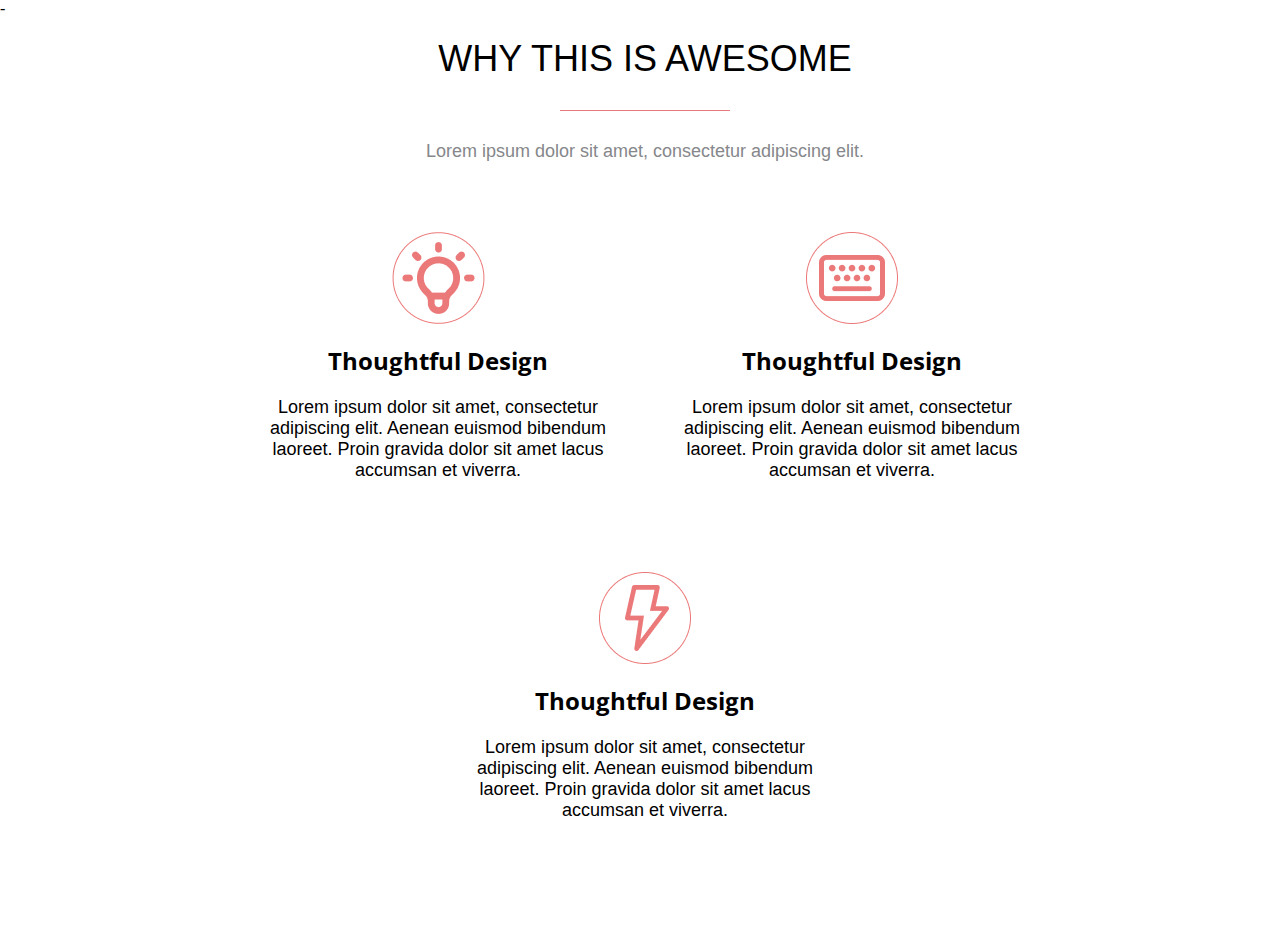
==== axit project/index.html @ 82b6244b "HW2: awesome block" ====
<!DOCTYPE html>
<html lang="en">
<head>
    <meta charset="UTF-8">
    <meta name="viewport" content="width=device-width, initial-scale=1.0">
    <link rel="stylesheet" href="css/style.css">
    <link href="https://fonts.cdnfonts.com/css/raleway-5" rel="stylesheet">
    <link href='https://fonts.googleapis.com/css?family=Open Sans' rel='stylesheet'>
                
    <title>Axit - Natallia Malei</title>
</head>
<body>-
<section class="awesome">
    <div class="awesome_container"> 
        <div class="awesome_block"> 
            <div class=""> 
                <h2 class="awesome_block_title">WHY THIS IS AWESOME</h2>
                <div class="line"></div>
                <h5 class="awesome_block_description">Lorem ipsum dolor sit amet, consectetur adipiscing elit.</h5>
            </div>
        </div>
    </div>
    <div class="awesome_block">
        <div class="awesome_image_section">
            <img src="img\about_icon_1.png" alt="bulb" class ="awesome_image"> 
            <h4 class="thoughtful_design">Thoughtful Design</h4>
            <h5 class="thoughtful_design_title">Lorem ipsum dolor sit amet, consectetur adipiscing  elit. Aenean euismod bibendum laoreet. Proin gravida  dolor sit amet lacus accumsan et viverra.</з>
        </div>
        <div class="awesome_image_section">
            <img src="img\about_icon_2.png" alt="keyboard" class ="awesome_image">
            <h4 class="thoughtful_design">Thoughtful Design</h4>
            <h5 class="thoughtful_design_title">Lorem ipsum dolor sit amet, consectetur adipiscing  elit. Aenean euismod bibendum laoreet. Proin gravida  dolor sit amet lacus accumsan et viverra.</h5>
        </div>
        <div class="awesome_image_section">
            <img src="img\about_icon_3.png" alt="lightning" class ="awesome_image">
            <h4 class="thoughtful_design">Thoughtful Design</h4>
            <h5 class="thoughtful_design_title">Lorem ipsum dolor sit amet, consectetur adipiscing  elit. Aenean euismod bibendum laoreet. Proin gravida  dolor sit amet lacus accumsan et viverra.</h5>
        </div>
    </div>
</section>
</body>
</html>
---- axit project/css/style.css ----
*{
    margin: 0;
    padding: 0;
    box-sizing: border-box;
  }

.awesome_block{
    /*background: silver;*/ 
    margin: 10px 20px 30px 40px;
    padding: 10px 30px 10px 20px;
    text-align: center;
  
  }
.awesome_block_title{
    color: #000;
    text-align: center;
    font-family: 'Raleway', sans-serif;
    font-size: 36px;
    font-weight: 400;
    text-transform: uppercase;
    margin-bottom: 30px;
  }

.line{
    width: 170px;
    height: 1px;
    background: #EC7979;
    margin: 0 auto 20px;
  }

.awesome_block_description{
    color: #86878B;
    text-align: center;
    font-size: 18px;
    font-family: 'Raleway', sans-serif;
    font-weight: 400;
    line-height: normal;
    margin-top: 30px;
  }

.awesome_image {
    display: block;
    margin-left: auto;
    margin-right: auto; 
}
.awesome_image_section{
    /*display: block;*/
    display: inline-block;
    margin: 20px 20px 20px 20px;
    width: 370px;
    height: 300px;
    /*border: 2px solid silver;*/
} 

.thoughtful_design{
    color: #000000;
    text-align: center;
    font-size: 24px;
    font-family: 'Open Sans';
    font-style: bold;
    line-height: normal;   
    margin: 20px 20px 20px 20px;
}

.thoughtful_design_title {
    color: #000000;
    text-align: center;
    font-size: 18px;
    font-family: 'Raleway', sans-serif;
    font-weight: 400;
}
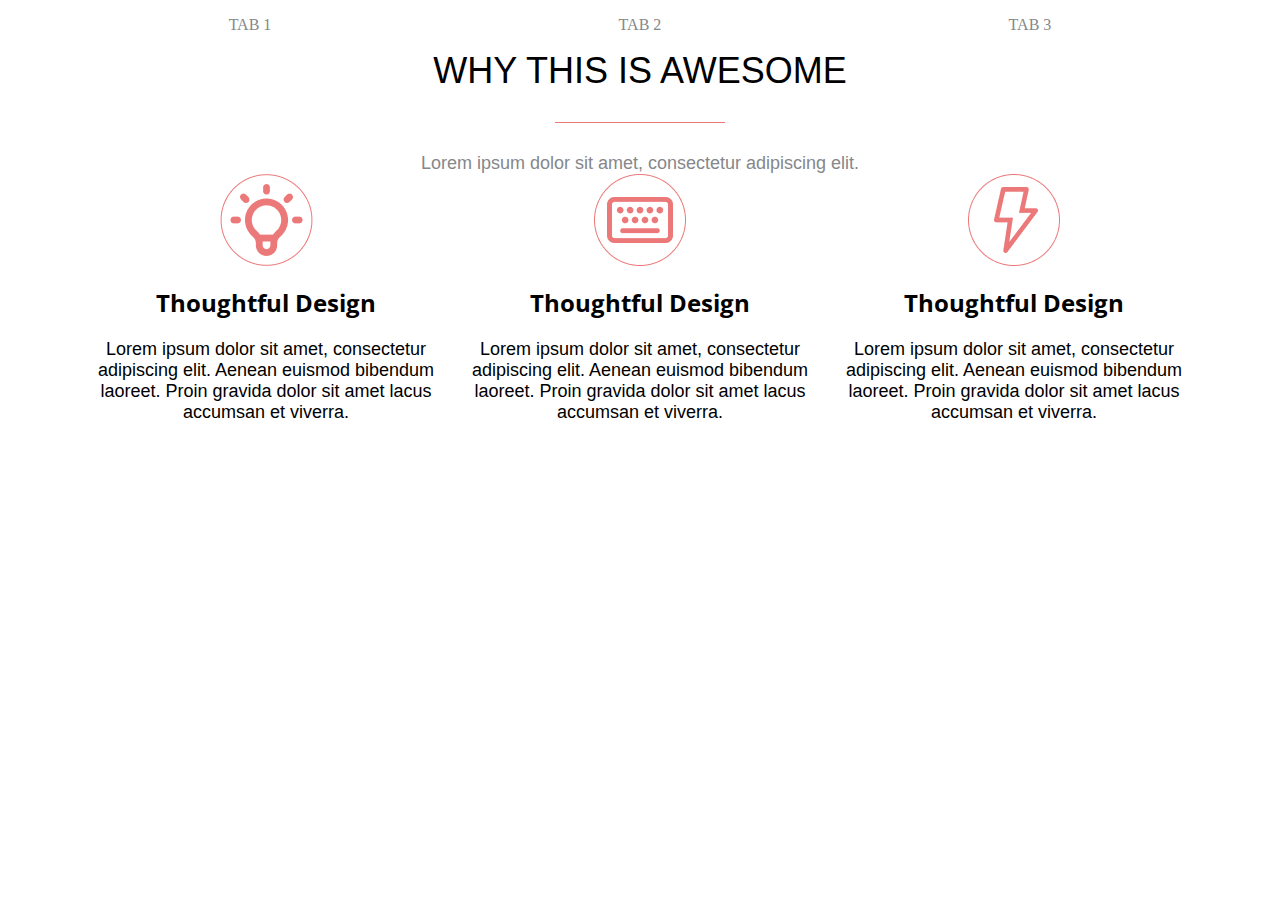
==== commit d453eb16: "HW3 changes" ====
--- a/axit project/index.html
+++ b/axit project/index.html
@@ -5,11 +5,44 @@
     <meta name="viewport" content="width=device-width, initial-scale=1.0">
     <link rel="stylesheet" href="css/style.css">
     <link href="https://fonts.cdnfonts.com/css/raleway-5" rel="stylesheet">
-    <link href='https://fonts.googleapis.com/css?family=Open Sans' rel='stylesheet'>
-                
+    <style>
+        @import url('https://fonts.googleapis.com/css2?family=Open+Sans:ital,wght@0,300..800;1,300..800&display=swap'); 
+    </style>    
     <title>Axit - Natallia Malei</title>
 </head>
-<body>-
+<body>
+<div class="content">
+<div class="tabs">
+<nav class="tabs_items">
+    <a href="#tab_01" class="tabs_item"><span>TAB 1</span></a>
+    <a href="#tab_02" class="tabs_item"><span>TAB 2</span></a>
+    <a href="#tab_03" class="tabs_item"><span>TAB 3</span></a>
+</nav>
+<div class="tabs_body">
+    <div id="tab_01"class="tabs_block">
+    <div class="flex-container">
+        <img src="img/liberty.png" alt="liberty photo" class="tabs_image_section">
+        <h3>Tabs with soft transitioning effect.</h3>
+        <h5>Lorem ipsum dolor sit amet, consectetur adipiscing elit. Aenean euismod bibendum laoreet. Proin gravida dolor sit amet lacus accumsan et viverra justo commodo. Proin sodales pulvinar tempor. Cum sociis natoque  penatibus et magnis dis parturient montes.</h5>
+        <h5>Lorem ipsum dolor sit amet, consectetur adipiscing elit. Aenean euismod  bibendum laoreet.</h5>
+        <button>Download</button>
+    </div>
+
+    <div id="tab_02"class="tabs_block">
+        <h3>Tabs with soft transitioning effect.</h3>
+        <h5>Lorem ipsum dolor sit amet, consectetur adipiscing elit. Aenean euismod bibendum laoreet. Proin gravida dolor sit amet lacus accumsan et viverra justo commodo. Proin sodales pulvinar tempor. Cum sociis natoque  penatibus et magnis dis parturient montes.</h5>
+        <h5>Lorem ipsum dolor sit amet, consectetur adipiscing elit. Aenean euismod  bibendum laoreet.</h5>
+        <button>Download</button>
+    </div>
+    <div id="tab_03"class="tabs_block">
+        <h3>Tabs with soft transitioning effect.</h3>
+        <h5>Lorem ipsum dolor sit amet, consectetur adipiscing elit. Aenean euismod bibendum laoreet. Proin gravida dolor sit amet lacus accumsan et viverra justo commodo. Proin sodales pulvinar tempor. Cum sociis natoque  penatibus et magnis dis parturient montes.</h5>
+        <h5>Lorem ipsum dolor sit amet, consectetur adipiscing elit. Aenean euismod  bibendum laoreet.</h5>
+        <button>Download</button>
+    </div>
+</div>
+</div>
+
 <section class="awesome">
     <div class="awesome_container"> 
         <div class="awesome_block"> 
--- a/axit project/css/style.css
+++ b/axit project/css/style.css
@@ -4,10 +4,115 @@
     box-sizing: border-box;
   }
 
+  .flex-container {
+    display: flex; 
+    align-items: flex-start;
+    Flex-direction: column;
+
+  }
+  .content {
+    max-width: 1170px;
+    margin: 0 auto;
+    flex: 1; 
+  }
+  .tabs {
+     margin: 0px 0px 50px 0px;
+  }
+  .tabs_items {
+    display: flex;
+  }
+  .tabs_item {
+    flex: 0 1 33.333%;
+    height: 50px;
+    display: flex; 
+    justify-content: center;
+    align-items: center; 
+    text-transform: uppercase;
+    text-decoration: none;
+    color:#86878B;  
+  }
+
+  .tabs_item span {
+    position: relative; 
+    z-index: 2;
+  }
+  .tabs_image {
+  }
+
+  .tabs_body {}
+
+  .tabs_block {
+    position: relative; 
+    padding: 20px;
+    font-size: 18px;
+    line-height: 24px;
+    display: none; 
+  }
+
+  .tabs_image_section {
+    height: 330px;
+    width: 330px; 
+    flex: 1; 
+  }
+  .tabs_block:before{
+    content: ""; 
+    height: 50px;
+    width: 33.333%; 
+    position: absolute; 
+    top: -50px; 
+  }
+
+  .tabs_block:nth-child(1) {
+    background-color:white;
+    border: 1px solid silver;
+  }
+
+  .tabs_block:nth-child(1):before {
+    background-color:white;
+    border: 1px solid silver;
+    border-bottom: 0;
+    left: 0;
+  }
+ 
+  .tabs_block:nth-child(2) {
+    background-color:#f7f01d;
+    border: 1px solid silver;
+  } 
+
+  .tabs_block:nth-child(2):before {
+    background-color:#f7f01d;
+    border: 1px solid silver;
+    border-bottom: 0;
+    left: 33.333%;
+  } 
+
+
+  .tabs_block:nth-child(3) {
+    background-color:aqua;
+    border: 1px solid silver;
+  }
+  .tabs_block:nth-child(3):before {
+    background-color:aqua;
+    border: 1px solid silver;
+    border-bottom: 0;
+    right: 0;
+  } 
+
+  .tabs_block:target {
+    display: block;
+  }
+
+
+  
+.awesome_container {
+    max-width: 1170px;
+    margin: 0 auto;
+}
+
 .awesome_block{
     /*background: silver;*/ 
-    margin: 10px 20px 30px 40px;
-    padding: 10px 30px 10px 20px;
+     /*margin: 10px 20px 30px 40px;*/ 
+     /*padding: 10px 30px 10px 20px;*/ 
     text-align: center;
   
   }
@@ -46,9 +151,9 @@
 .awesome_image_section{
     /*display: block;*/
     display: inline-block;
-    margin: 20px 20px 20px 20px;
+    /*margin: 20px 20px 20px 20px;*/
     width: 370px;
-    height: 300px;
+    /*height: 300px;*/
     /*border: 2px solid silver;*/
 } 
 
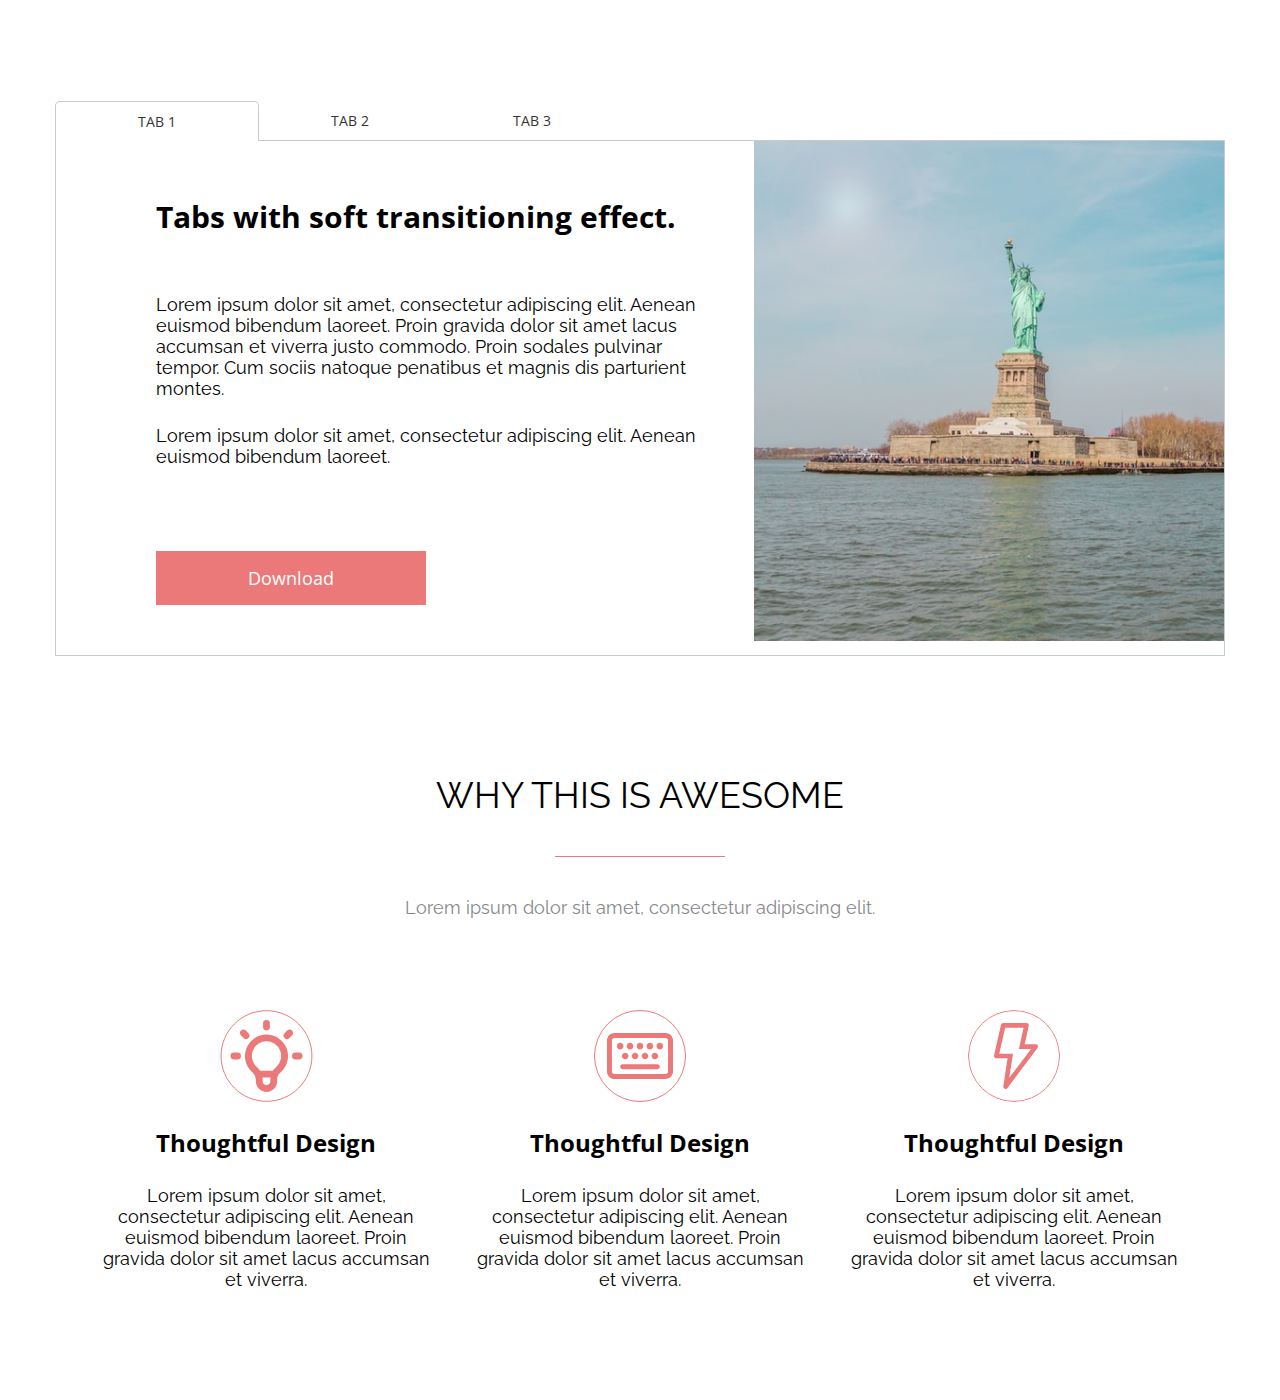
==== commit 5940e38d: "HW3: changes" ====
--- a/axit project/index.html
+++ b/axit project/index.html
@@ -4,72 +4,86 @@
     <meta charset="UTF-8">
     <meta name="viewport" content="width=device-width, initial-scale=1.0">
     <link rel="stylesheet" href="css/style.css">
-    <link href="https://fonts.cdnfonts.com/css/raleway-5" rel="stylesheet">
-    <style>
-        @import url('https://fonts.googleapis.com/css2?family=Open+Sans:ital,wght@0,300..800;1,300..800&display=swap'); 
-    </style>    
-    <title>Axit - Natallia Malei</title>
+    <title>Document</title>
 </head>
 <body>
-<div class="content">
-<div class="tabs">
-<nav class="tabs_items">
-    <a href="#tab_01" class="tabs_item"><span>TAB 1</span></a>
-    <a href="#tab_02" class="tabs_item"><span>TAB 2</span></a>
-    <a href="#tab_03" class="tabs_item"><span>TAB 3</span></a>
-</nav>
-<div class="tabs_body">
-    <div id="tab_01"class="tabs_block">
-    <div class="flex-container">
-        <img src="img/liberty.png" alt="liberty photo" class="tabs_image_section">
-        <h3>Tabs with soft transitioning effect.</h3>
-        <h5>Lorem ipsum dolor sit amet, consectetur adipiscing elit. Aenean euismod bibendum laoreet. Proin gravida dolor sit amet lacus accumsan et viverra justo commodo. Proin sodales pulvinar tempor. Cum sociis natoque  penatibus et magnis dis parturient montes.</h5>
-        <h5>Lorem ipsum dolor sit amet, consectetur adipiscing elit. Aenean euismod  bibendum laoreet.</h5>
-        <button>Download</button>
-    </div>
-
-    <div id="tab_02"class="tabs_block">
-        <h3>Tabs with soft transitioning effect.</h3>
-        <h5>Lorem ipsum dolor sit amet, consectetur adipiscing elit. Aenean euismod bibendum laoreet. Proin gravida dolor sit amet lacus accumsan et viverra justo commodo. Proin sodales pulvinar tempor. Cum sociis natoque  penatibus et magnis dis parturient montes.</h5>
-        <h5>Lorem ipsum dolor sit amet, consectetur adipiscing elit. Aenean euismod  bibendum laoreet.</h5>
-        <button>Download</button>
-    </div>
-    <div id="tab_03"class="tabs_block">
-        <h3>Tabs with soft transitioning effect.</h3>
-        <h5>Lorem ipsum dolor sit amet, consectetur adipiscing elit. Aenean euismod bibendum laoreet. Proin gravida dolor sit amet lacus accumsan et viverra justo commodo. Proin sodales pulvinar tempor. Cum sociis natoque  penatibus et magnis dis parturient montes.</h5>
-        <h5>Lorem ipsum dolor sit amet, consectetur adipiscing elit. Aenean euismod  bibendum laoreet.</h5>
-        <button>Download</button>
-    </div>
-</div>
-</div>
-
-<section class="awesome">
-    <div class="awesome_container"> 
-        <div class="awesome_block"> 
-            <div class=""> 
-                <h2 class="awesome_block_title">WHY THIS IS AWESOME</h2>
-                <div class="line"></div>
-                <h5 class="awesome_block_description">Lorem ipsum dolor sit amet, consectetur adipiscing elit.</h5>
+    <section class="tabs">
+        <div class="wrapper">
+            <div class="container">
+                <div class="tab">
+                    <div class="tab__items">
+                        <div class="tab__item tab__item--active">
+                            tab 1
+                        </div>
+                        <div class="tab__item">
+                            tab 2
+                        </div>
+                        <div class="tab__item">
+                            tab 3
+                        </div>
+                    </div>
+                    <div class="tab__content">
+                        <div class="tab__content__left">
+                            <h3 class="tab__title">Tabs with soft transitioning effect.</h3>
+                            <p class="tab__text">Lorem ipsum dolor sit amet, consectetur adipiscing elit. Aenean euismod bibendum laoreet. Proin gravida dolor sit amet lacus accumsan et viverra justo commodo. Proin sodales pulvinar tempor. Cum sociis natoque  penatibus et magnis dis parturient montes.</p>
+                            <p class="tab__text">Lorem ipsum dolor sit amet, consectetur adipiscing elit. Aenean euismod  bibendum laoreet.</p>
+                            <button class="tab__btn">Download</button>
+                        </div>
+                        <div class="tab__content__right">
+                            <img src="img/liberty.png" alt="Statue of Liberty">
+                        </div>
+                    </div>
+                </div>
             </div>
         </div>
-    </div>
-    <div class="awesome_block">
-        <div class="awesome_image_section">
-            <img src="img\about_icon_1.png" alt="bulb" class ="awesome_image"> 
-            <h4 class="thoughtful_design">Thoughtful Design</h4>
-            <h5 class="thoughtful_design_title">Lorem ipsum dolor sit amet, consectetur adipiscing  elit. Aenean euismod bibendum laoreet. Proin gravida  dolor sit amet lacus accumsan et viverra.</з>
+    </section>
+    <section class="awesome">
+        <div class="wrapper">
+            <div class="container">
+                <h2 class="section-title"> WHY THIS IS AWESOME</h2>
+                <div class="separator"></div>
+                <p class="slogan">Lorem ipsum dolor sit amet, consectetur adipiscing elit.</p>
+                <div class="awesome__cards">
+                    <div class="card">
+                        <div>
+                            <svg xmlns="http://www.w3.org/2000/svg" width="93" height="92" viewBox="0 0 93 92" fill="none">
+                                <path d="M38.0362 64.0594H54.9602H38.0362ZM46.5 13.4931V17.105V13.4931ZM69.5481 23.014L66.9876 25.5676L69.5481 23.014ZM79.0948 46H75.4731H79.0948ZM17.5269 46H13.9052H17.5269ZM26.0124 25.5676L23.4519 23.014L26.0124 25.5676ZM33.6939 58.7716C31.1619 56.2458 29.4377 53.0279 28.7394 49.5248C28.0411 46.0218 28.4 42.3909 29.7707 39.0912C31.1414 35.7916 33.4623 32.9714 36.4401 30.9872C39.4179 29.003 42.9187 27.944 46.5 27.944C50.0813 27.944 53.5821 29.003 56.5599 30.9872C59.5377 32.9714 61.8586 35.7916 63.2293 39.0912C64.6 42.3909 64.9589 46.0218 64.2606 49.5248C63.5623 53.0279 61.8381 56.2458 59.3061 58.7716L57.3215 60.7473C56.1868 61.8791 55.2868 63.2227 54.6729 64.7013C54.059 66.18 53.7431 67.7648 53.7433 69.3652V71.2831C53.7433 73.199 52.9801 75.0364 51.6218 76.3911C50.2634 77.7458 48.421 78.5069 46.5 78.5069C44.579 78.5069 42.7366 77.7458 41.3782 76.3911C40.0199 75.0364 39.2567 73.199 39.2567 71.2831V69.3652C39.2567 66.1326 37.9674 63.03 35.6785 60.7473L33.6939 58.7716Z" stroke="#EC7979" stroke-width="6.83333" stroke-linecap="round" stroke-linejoin="round"/>
+                                <path d="M91.929 46C91.929 71.0201 71.591 91.3052 46.5 91.3052C21.409 91.3052 1.07101 71.0201 1.07101 46C1.07101 20.9799 21.409 0.694824 46.5 0.694824C71.591 0.694824 91.929 20.9799 91.929 46Z" stroke="#EC7979"/>
+                            </svg>
+                        </div>
+                        <p class="card__name">Thoughtful Design</p>
+                        <p class="card__text">Lorem ipsum dolor sit amet, consectetur adipiscing  elit. Aenean euismod bibendum laoreet. Proin gravida  dolor sit amet lacus accumsan et viverra.</p>
+                    </div>
+                    <div class="card">
+                        <div>
+                            <svg xmlns="http://www.w3.org/2000/svg" width="92" height="92" viewBox="0 0 92 92" fill="none">
+                                <path d="M71.5732 23C73.543 23 75.432 23.7786 76.8248 25.1645C78.2176 26.5505 79.0001 28.4302 79.0001 30.3902V61.6098C79.0001 63.5698 78.2176 65.4495 76.8248 66.8355C75.432 68.2214 73.543 69 71.5732 69H20.4269C19.4516 69 18.4859 68.8088 17.5848 68.4375C16.6837 68.0661 15.865 67.5217 15.1754 66.8355C14.4857 66.1492 13.9387 65.3345 13.5654 64.4379C13.1922 63.5413 13.0001 62.5803 13.0001 61.6098V30.3902C13.0001 28.4302 13.7826 26.5505 15.1754 25.1645C16.5682 23.7786 18.4572 23 20.4269 23H71.5732ZM71.5732 27.9268H20.4269C19.7704 27.9268 19.1407 28.1863 18.6764 28.6483C18.2122 29.1103 17.9513 29.7369 17.9513 30.3902V61.6098C17.9513 62.9696 19.0604 64.0732 20.4269 64.0732H71.5732C72.2298 64.0732 72.8595 63.8137 73.3238 63.3517C73.788 62.8897 74.0489 62.2631 74.0489 61.6098V30.3902C74.0489 29.7369 73.788 29.1103 73.3238 28.6483C72.8595 28.1863 72.2298 27.9268 71.5732 27.9268ZM28.679 54.2031H63.3377C63.9649 54.2033 64.5687 54.4404 65.027 54.8665C65.4853 55.2926 65.764 55.876 65.8068 56.4986C65.8495 57.1213 65.6532 57.737 65.2573 58.2211C64.8615 58.7053 64.2957 59.0219 63.6744 59.107L63.3377 59.13H28.679C28.0518 59.1298 27.448 58.8927 26.9897 58.4666C26.5314 58.0405 26.2527 57.4571 26.2099 56.8345C26.1672 56.2118 26.3635 55.5961 26.7594 55.112C27.1552 54.6278 27.7209 54.3112 28.3423 54.2261L28.679 54.2031ZM60.8621 42.7072C61.7375 42.7072 62.5771 43.0533 63.1961 43.6693C63.8151 44.2852 64.1629 45.1207 64.1629 45.9918C64.1629 46.8629 63.8151 47.6983 63.1961 48.3143C62.5771 48.9303 61.7375 49.2763 60.8621 49.2763C59.9866 49.2763 59.147 48.9303 58.528 48.3143C57.909 47.6983 57.5612 46.8629 57.5612 45.9918C57.5612 45.1207 57.909 44.2852 58.528 43.6693C59.147 43.0533 59.9866 42.7072 60.8621 42.7072ZM41.0736 42.7072C41.949 42.7072 42.7886 43.0533 43.4076 43.6693C44.0267 44.2852 44.3744 45.1207 44.3744 45.9918C44.3744 46.8629 44.0267 47.6983 43.4076 48.3143C42.7886 48.9303 41.949 49.2763 41.0736 49.2763C40.1982 49.2763 39.3586 48.9303 38.7396 48.3143C38.1206 47.6983 37.7728 46.8629 37.7728 45.9918C37.7728 45.1207 38.1206 44.2852 38.7396 43.6693C39.3586 43.0533 40.1982 42.7072 41.0736 42.7072ZM31.1711 42.7072C32.0466 42.7072 32.8861 43.0533 33.5052 43.6693C34.1242 44.2852 34.472 45.1207 34.472 45.9918C34.472 46.8629 34.1242 47.6983 33.5052 48.3143C32.8861 48.9303 32.0466 49.2763 31.1711 49.2763C30.2957 49.2763 29.4561 48.9303 28.8371 48.3143C28.2181 47.6983 27.8703 46.8629 27.8703 45.9918C27.8703 45.1207 28.2181 44.2852 28.8371 43.6693C29.4561 43.0533 30.2957 42.7072 31.1711 42.7072ZM50.9761 42.7072C51.8515 42.7072 52.6911 43.0533 53.3101 43.6693C53.9291 44.2852 54.2769 45.1207 54.2769 45.9918C54.2769 46.8629 53.9291 47.6983 53.3101 48.3143C52.6911 48.9303 51.8515 49.2763 50.9761 49.2763C50.1007 49.2763 49.2611 48.9303 48.642 48.3143C48.023 47.6983 47.6753 46.8629 47.6753 45.9918C47.6753 45.1207 48.023 44.2852 48.642 43.6693C49.2611 43.0533 50.1007 42.7072 50.9761 42.7072ZM26.2034 32.8536C27.0788 32.8536 27.9184 33.1997 28.5374 33.8156C29.1565 34.4316 29.5042 35.2671 29.5042 36.1382C29.5042 37.0093 29.1565 37.8447 28.5374 38.4607C27.9184 39.0767 27.0788 39.4227 26.2034 39.4227C25.328 39.4227 24.4884 39.0767 23.8694 38.4607C23.2503 37.8447 22.9026 37.0093 22.9026 36.1382C22.9026 35.2671 23.2503 34.4316 23.8694 33.8156C24.4884 33.1997 25.328 32.8536 26.2034 32.8536ZM36.0894 32.8536C36.9648 32.8536 37.8044 33.1997 38.4234 33.8156C39.0424 34.4316 39.3902 35.2671 39.3902 36.1382C39.3902 37.0093 39.0424 37.8447 38.4234 38.4607C37.8044 39.0767 36.9648 39.4227 36.0894 39.4227C35.2139 39.4227 34.3744 39.0767 33.7553 38.4607C33.1363 37.8447 32.7885 37.0093 32.7885 36.1382C32.7885 35.2671 33.1363 34.4316 33.7553 33.8156C34.3744 33.1997 35.2139 32.8536 36.0894 32.8536ZM45.9918 32.8536C46.8673 32.8536 47.7068 33.1997 48.3259 33.8156C48.9449 34.4316 49.2927 35.2671 49.2927 36.1382C49.2927 37.0093 48.9449 37.8447 48.3259 38.4607C47.7068 39.0767 46.8673 39.4227 45.9918 39.4227C45.1164 39.4227 44.2768 39.0767 43.6578 38.4607C43.0388 37.8447 42.691 37.0093 42.691 36.1382C42.691 35.2671 43.0388 34.4316 43.6578 33.8156C44.2768 33.1997 45.1164 32.8536 45.9918 32.8536ZM55.8943 32.8536C56.7697 32.8536 57.6093 33.1997 58.2283 33.8156C58.8474 34.4316 59.1951 35.2671 59.1951 36.1382C59.1951 37.0093 58.8474 37.8447 58.2283 38.4607C57.6093 39.0767 56.7697 39.4227 55.8943 39.4227C55.0189 39.4227 54.1793 39.0767 53.5603 38.4607C52.9413 37.8447 52.5935 37.0093 52.5935 36.1382C52.5935 35.2671 52.9413 34.4316 53.5603 33.8156C54.1793 33.1997 55.0189 32.8536 55.8943 32.8536ZM65.7968 32.8536C66.6722 32.8536 67.5118 33.1997 68.1308 33.8156C68.7499 34.4316 69.0976 35.2671 69.0976 36.1382C69.0976 37.0093 68.7499 37.8447 68.1308 38.4607C67.5118 39.0767 66.6722 39.4227 65.7968 39.4227C64.9214 39.4227 64.0818 39.0767 63.4628 38.4607C62.8437 37.8447 62.496 37.0093 62.496 36.1382C62.496 35.2671 62.8437 34.4316 63.4628 33.8156C64.0818 33.1997 64.9214 32.8536 65.7968 32.8536Z" fill="#EC7979"/>
+                                <circle cx="46.0001" cy="46" r="45.5" stroke="#EC7979"/>
+                            </svg>
+                        </div>
+                        <p class="card__name">Thoughtful Design</p>
+                        <p class="card__text">Lorem ipsum dolor sit amet, consectetur adipiscing  elit. Aenean euismod bibendum laoreet. Proin gravida  dolor sit amet lacus accumsan et viverra.</p>
+                    </div>
+                    <div class="card">
+                        <div>
+                            <svg xmlns="http://www.w3.org/2000/svg" width="92" height="92" viewBox="0 0 92 92" fill="none">
+                                <g clip-path="url(#clip0_1_181)">
+                                <path d="M36.7308 78.8114C36.2572 78.6078 35.8637 78.2494 35.6123 77.7927C35.3608 77.336 35.2659 76.8071 35.3423 76.2893L39.5542 48.3575H28.3765C28.0221 48.3672 27.6703 48.2939 27.3482 48.1432C27.026 47.9925 26.7422 47.7684 26.5186 47.4882C26.2949 47.2081 26.1375 46.8793 26.0584 46.5274C25.9793 46.1754 25.9806 45.8096 26.0622 45.4583L33.0049 14.8158C33.1271 14.2885 33.4239 13.8201 33.8454 13.4895C34.2669 13.1589 34.7874 12.9864 35.3192 13.0008H58.4615C58.8072 12.9996 59.1488 13.0774 59.4612 13.2283C59.7735 13.3792 60.0488 13.5995 60.2666 13.873C60.4875 14.1495 60.6439 14.4735 60.724 14.8206C60.8042 15.1676 60.806 15.5287 60.7294 15.8765L56.7258 34.2149H67.7184C68.1521 34.214 68.5774 34.3373 68.9456 34.5706C69.3139 34.804 69.6104 35.1381 69.8012 35.5348C69.967 35.9156 70.0308 36.3343 69.9861 36.7484C69.9414 37.1624 69.7898 37.557 69.5466 37.892L39.4616 77.9629C39.2583 78.2699 38.9868 78.5238 38.6692 78.7039C38.3515 78.8841 37.9967 78.9856 37.6334 79C37.3237 78.9941 37.0178 78.9302 36.7308 78.8114ZM50.9402 38.9291L55.5687 17.7151H37.1705L31.2924 43.6433H44.9695L41.2899 67.8744L63.0899 38.9291H50.9402Z" fill="#EC7979"/>
+                                <circle cx="46" cy="46" r="45.5" stroke="#EC7979"/>
+                                </g>
+                                <defs>
+                                <clipPath id="clip0_1_181">
+                                    <rect width="92" height="92" rx="46" fill="white"/>
+                                </clipPath>
+                                </defs>
+                            </svg>
+                        </div>
+                        <p class="card__name">Thoughtful Design</p>
+                        <p class="card__text">Lorem ipsum dolor sit amet, consectetur adipiscing  elit. Aenean euismod bibendum laoreet. Proin gravida  dolor sit amet lacus accumsan et viverra.</p>
+                    </div>
+                </div>
+            </div>
         </div>
-        <div class="awesome_image_section">
-            <img src="img\about_icon_2.png" alt="keyboard" class ="awesome_image">
-            <h4 class="thoughtful_design">Thoughtful Design</h4>
-            <h5 class="thoughtful_design_title">Lorem ipsum dolor sit amet, consectetur adipiscing  elit. Aenean euismod bibendum laoreet. Proin gravida  dolor sit amet lacus accumsan et viverra.</h5>
-        </div>
-        <div class="awesome_image_section">
-            <img src="img\about_icon_3.png" alt="lightning" class ="awesome_image">
-            <h4 class="thoughtful_design">Thoughtful Design</h4>
-            <h5 class="thoughtful_design_title">Lorem ipsum dolor sit amet, consectetur adipiscing  elit. Aenean euismod bibendum laoreet. Proin gravida  dolor sit amet lacus accumsan et viverra.</h5>
-        </div>
-    </div>
-</section>
+    </section>
 </body>
 </html>--- a/axit project/css/style.css
+++ b/axit project/css/style.css
@@ -1,176 +1,180 @@
+@import url('https://fonts.googleapis.com/css2?family=Open+Sans:wght@400;700&family=Raleway:wght@400;700&display=swap');
+
 *{
     margin: 0;
     padding: 0;
     box-sizing: border-box;
-  }
+    text-decoration: none;
+    list-style-type: none;
+    outline: none;
+    border: none;
+    font-family: 'Raleway', sans-serif;
+}
 
-  .flex-container {
-    display: flex; 
-    align-items: flex-start;
-    Flex-direction: column;
-
-  }
-  .content {
-    max-width: 1170px;
-    margin: 0 auto;
-    flex: 1; 
-  }
-  .tabs {
-     margin: 0px 0px 50px 0px;
-  }
-  .tabs_items {
-    display: flex;
-  }
-  .tabs_item {
-    flex: 0 1 33.333%;
-    height: 50px;
-    display: flex; 
-    justify-content: center;
-    align-items: center; 
-    text-transform: uppercase;
-    text-decoration: none;
-    color:#86878B;  
-  }
-
-  .tabs_item span {
-    position: relative; 
-    z-index: 2;
-  }
-  .tabs_image {
-  }
-
-  .tabs_body {}
-
-  .tabs_block {
-    position: relative; 
-    padding: 20px;
-    font-size: 18px;
-    line-height: 24px;
-    display: none; 
-  }
-
-  .tabs_image_section {
-    height: 330px;
-    width: 330px; 
-    flex: 1; 
-  }
-  .tabs_block:before{
-    content: ""; 
-    height: 50px;
-    width: 33.333%; 
-    position: absolute; 
-    top: -50px; 
-  }
-
-  .tabs_block:nth-child(1) {
-    background-color:white;
-    border: 1px solid silver;
-  }
-
-  .tabs_block:nth-child(1):before {
-    background-color:white;
-    border: 1px solid silver;
-    border-bottom: 0;
-    left: 0;
-  }
- 
-  .tabs_block:nth-child(2) {
-    background-color:#f7f01d;
-    border: 1px solid silver;
-  } 
-
-  .tabs_block:nth-child(2):before {
-    background-color:#f7f01d;
-    border: 1px solid silver;
-    border-bottom: 0;
-    left: 33.333%;
-  } 
-
-
-  .tabs_block:nth-child(3) {
-    background-color:aqua;
-    border: 1px solid silver;
-  }
-  .tabs_block:nth-child(3):before {
-    background-color:aqua;
-    border: 1px solid silver;
-    border-bottom: 0;
-    right: 0;
-  } 
-
-  .tabs_block:target {
-    display: block;
-  }
-
-
-  
-.awesome_container {
+.wrapper {
     max-width: 1170px;
     margin: 0 auto;
 }
 
-.awesome_block{
-    /*background: silver;*/ 
-     /*margin: 10px 20px 30px 40px;*/ 
-     /*padding: 10px 30px 10px 20px;*/ 
+.container {
+    max-width: 1170px;
+    margin: 0 auto;
+}
+
+.tabs {
+    margin: 100px auto 118px auto;
+}
+
+.tab__items {
+    display: flex;
+}
+
+.tab__item {
+    display: flex;
+    justify-content: center;
+    align-items: center;
+    padding: 10px 72px;
+    color: #333;
     text-align: center;
-  
-  }
-.awesome_block_title{
+    font-family: "Open Sans";
+    font-size: 14px;
+    font-style: normal;
+    font-weight: 400;
+    line-height: normal;
+    text-transform: uppercase;
+    cursor: pointer;
+}
+
+.tab__item--active {
+    position: relative;
+    background-color: #fff;
+    top: 1px;
+    padding: 10px 82px 10px 82px;
+    border: 1px solid;
+    border-color: #C6CBCD;
+    border-radius: 5px 5px 0px 0px;
+    border-bottom: none;
+    z-index: 3;
+}
+
+.tab__content {
+    display: flex;
+    border: 1px solid #C6CBCD;
+}
+
+.tab__content__left {
+    padding: 55px 30px 50px 100px;
+}
+
+.tab__title {
+    color: #000;
+    font-family: "Open Sans";
+    font-size: 30px;
+    font-style: normal;
+    font-weight: 700;
+    line-height: normal;
+    margin-bottom: 57px;
+}
+
+.tab__text {
+    color: #000;
+    font-size: 18px;
+    font-style: normal;
+    font-weight: 400;
+    line-height: normal;
+    margin-bottom: 26px;
+}
+
+.tab__btn {
+    display: block;
+    width: 270px;
+    padding: 15px 0;
+    margin-top: 84px;
+    margin-bottom: 0;
+    background-color: #EC7979;
+    color: #fff;
+    text-align: center;
+    font-family: "Open Sans";
+    font-size: 18px;
+    font-style: normal;
+    line-height: normal;
+    text-transform: capitalize;
+}
+
+.tab__content__right {
+    display: flex;
+    justify-content: center;
+    align-items: center;
+    width: 470px;
+    height: 500px;
+}
+
+.awesome {
+    margin-bottom: 110px;
+}
+
+.section-title {
     color: #000;
     text-align: center;
-    font-family: 'Raleway', sans-serif;
     font-size: 36px;
+    font-style: normal;
+    line-height: normal;
     font-weight: 400;
-    text-transform: uppercase;
-    margin-bottom: 30px;
-  }
+    margin-bottom: 40px;
+}
 
-.line{
+.separator {
     width: 170px;
     height: 1px;
     background: #EC7979;
-    margin: 0 auto 20px;
-  }
+    margin: 0 auto;
+}
 
-.awesome_block_description{
+.slogan {
     color: #86878B;
     text-align: center;
     font-size: 18px;
-    font-family: 'Raleway', sans-serif;
+    font-style: normal;
+    line-height: normal;
+    font-weight: 400;
+    margin: 40px 0 92px 0;
+}
+
+.awesome__cards {
+    display: block;
+    margin: 0 -30px;
+    text-align: center;
+}
+
+.card {
+    display: inline-block;
+    width: 370px;
+    padding: 0 15px;
+}
+
+.card svg{
+    display: block;
+    margin: 0 auto;
+    text-align: center;
+}
+
+.card__name {
+    color: #000;
+    text-align: center;
+    font-family: "Open Sans";
+    font-size: 24px;
+    font-style: normal;
+    font-weight: 700;
+    line-height: normal;
+    text-transform: capitalize;
+    margin: 24px 0 26px 0;
+}
+
+.card__text {
+    color: #000;
+    text-align: center;
+    font-size: 18px;
+    font-style: normal;
     font-weight: 400;
     line-height: normal;
-    margin-top: 30px;
-  }
-
-.awesome_image {
-    display: block;
-    margin-left: auto;
-    margin-right: auto; 
 }
-.awesome_image_section{
-    /*display: block;*/
-    display: inline-block;
-    /*margin: 20px 20px 20px 20px;*/
-    width: 370px;
-    /*height: 300px;*/
-    /*border: 2px solid silver;*/
-} 
-
-.thoughtful_design{
-    color: #000000;
-    text-align: center;
-    font-size: 24px;
-    font-family: 'Open Sans';
-    font-style: bold;
-    line-height: normal;   
-    margin: 20px 20px 20px 20px;
-}
-
-.thoughtful_design_title {
-    color: #000000;
-    text-align: center;
-    font-size: 18px;
-    font-family: 'Raleway', sans-serif;
-    font-weight: 400;
-}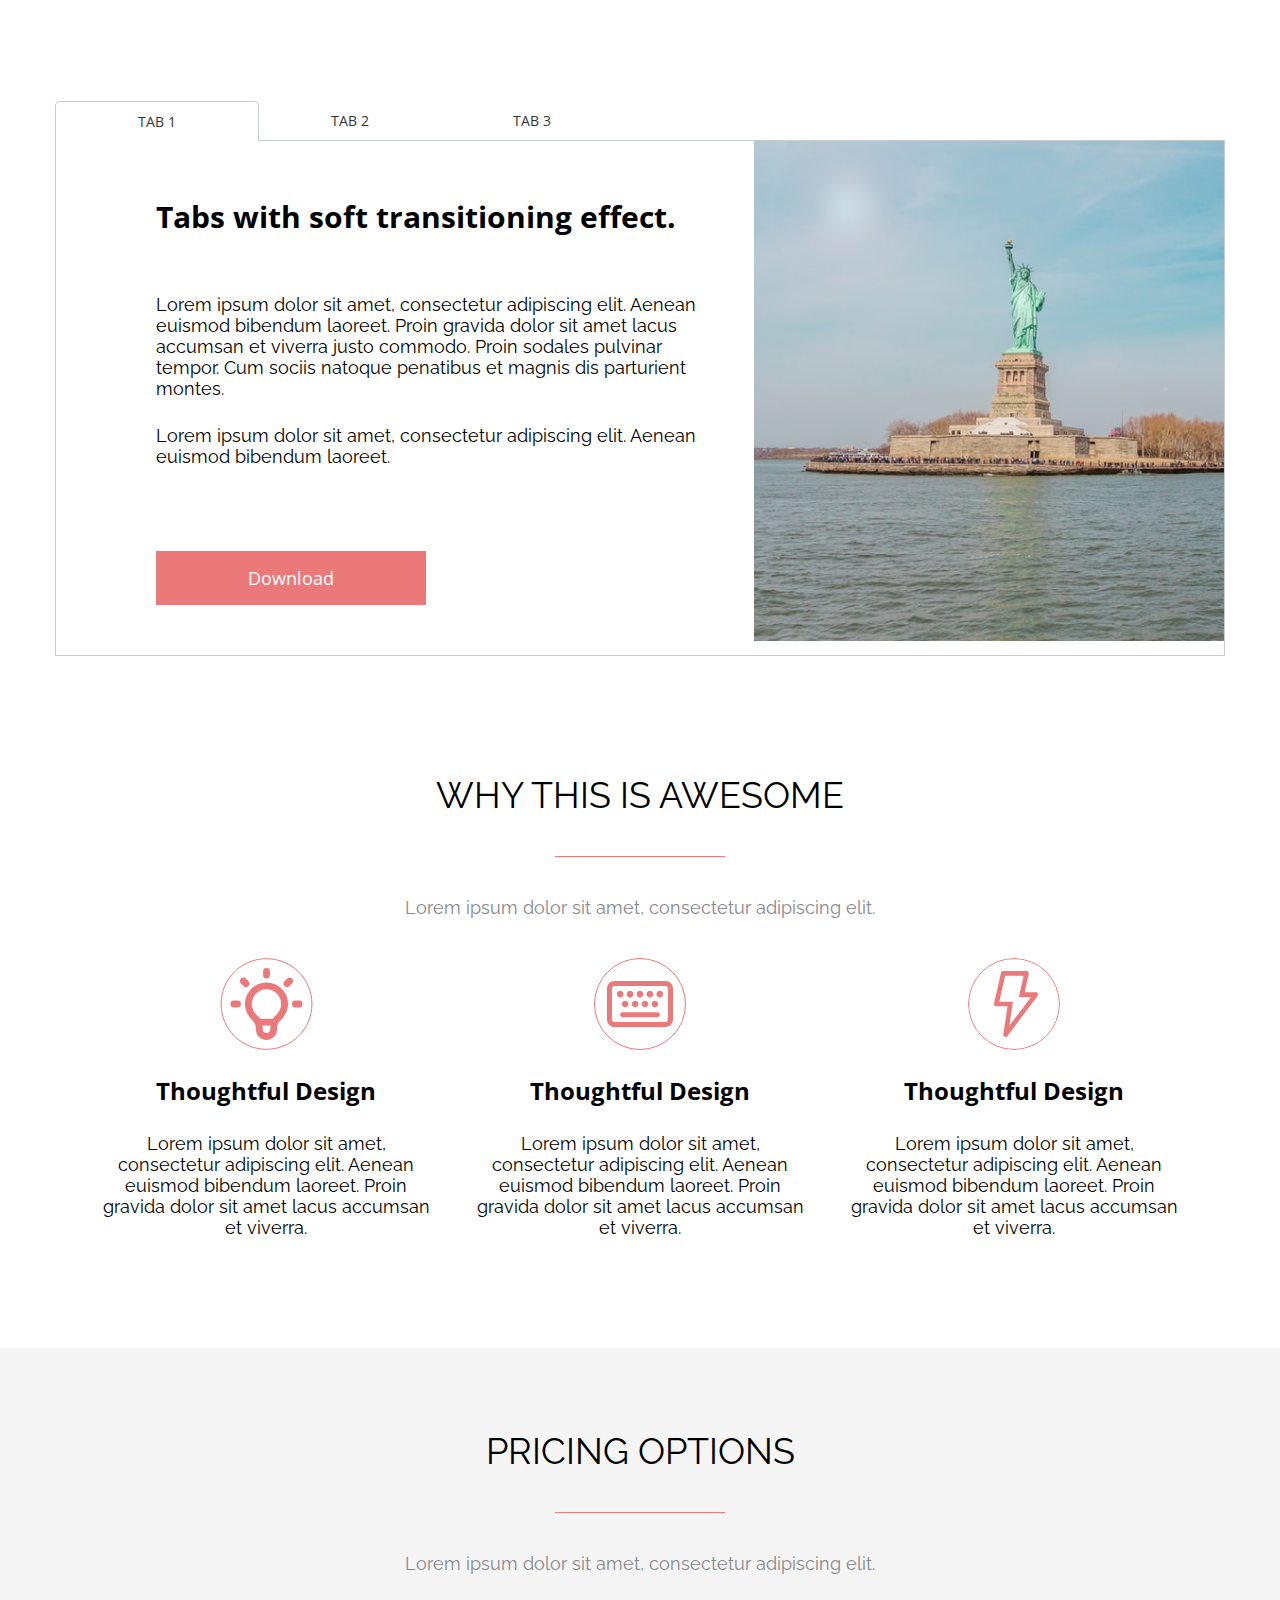
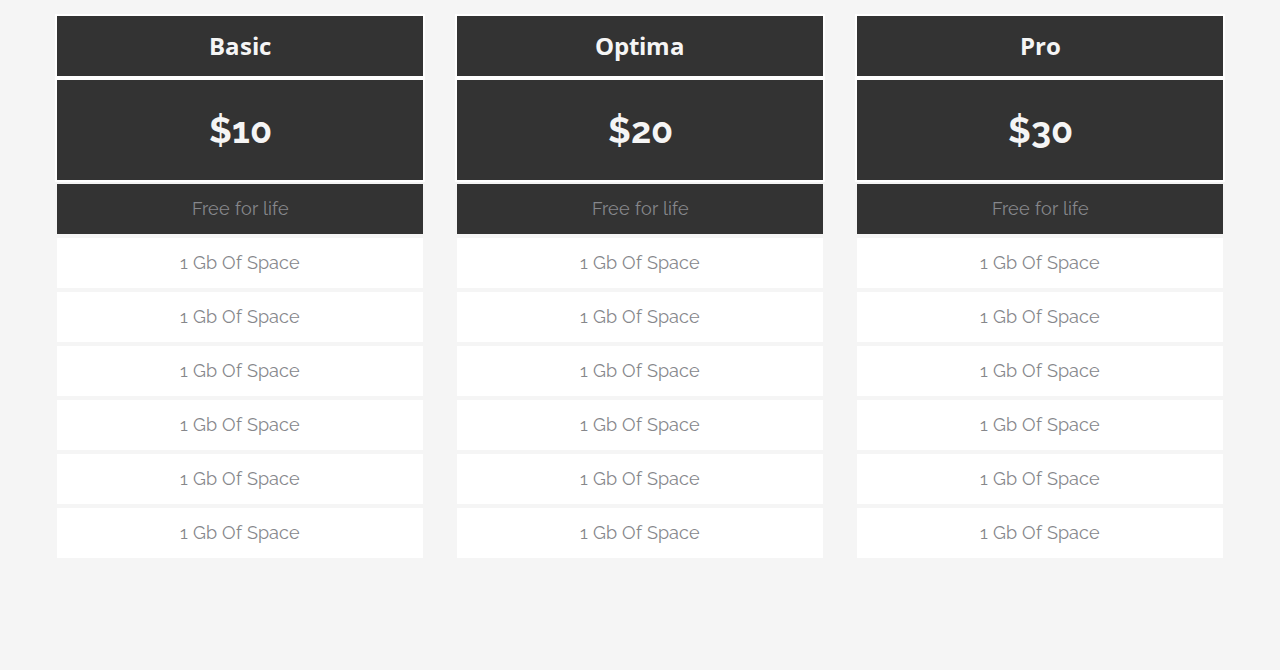
==== commit e22232b6: "HW4: price section" ====
--- a/axit project/index.html
+++ b/axit project/index.html
@@ -1,11 +1,13 @@
 <!DOCTYPE html>
 <html lang="en">
+
 <head>
     <meta charset="UTF-8">
     <meta name="viewport" content="width=device-width, initial-scale=1.0">
     <link rel="stylesheet" href="css/style.css">
-    <title>Document</title>
+    <title>AXIT Natallia M</title>
 </head>
+
 <body>
     <section class="tabs">
         <div class="wrapper">
@@ -25,9 +27,13 @@
                     <div class="tab__content">
                         <div class="tab__content__left">
                             <h3 class="tab__title">Tabs with soft transitioning effect.</h3>
-                            <p class="tab__text">Lorem ipsum dolor sit amet, consectetur adipiscing elit. Aenean euismod bibendum laoreet. Proin gravida dolor sit amet lacus accumsan et viverra justo commodo. Proin sodales pulvinar tempor. Cum sociis natoque  penatibus et magnis dis parturient montes.</p>
-                            <p class="tab__text">Lorem ipsum dolor sit amet, consectetur adipiscing elit. Aenean euismod  bibendum laoreet.</p>
-                            <button class="tab__btn">Download</button>
+                            <p class="tab__text">Lorem ipsum dolor sit amet, consectetur adipiscing elit. Aenean euismod
+                                bibendum laoreet. Proin gravida dolor sit amet lacus accumsan et viverra justo commodo.
+                                Proin sodales pulvinar tempor. Cum sociis natoque penatibus et magnis dis parturient
+                                montes.</p>
+                            <p class="tab__text">Lorem ipsum dolor sit amet, consectetur adipiscing elit. Aenean euismod
+                                bibendum laoreet.</p>
+                            <button class="tab__button">Download</button>
                         </div>
                         <div class="tab__content__right">
                             <img src="img/liberty.png" alt="Statue of Liberty">
@@ -46,44 +52,106 @@
                 <div class="awesome__cards">
                     <div class="card">
                         <div>
-                            <svg xmlns="http://www.w3.org/2000/svg" width="93" height="92" viewBox="0 0 93 92" fill="none">
-                                <path d="M38.0362 64.0594H54.9602H38.0362ZM46.5 13.4931V17.105V13.4931ZM69.5481 23.014L66.9876 25.5676L69.5481 23.014ZM79.0948 46H75.4731H79.0948ZM17.5269 46H13.9052H17.5269ZM26.0124 25.5676L23.4519 23.014L26.0124 25.5676ZM33.6939 58.7716C31.1619 56.2458 29.4377 53.0279 28.7394 49.5248C28.0411 46.0218 28.4 42.3909 29.7707 39.0912C31.1414 35.7916 33.4623 32.9714 36.4401 30.9872C39.4179 29.003 42.9187 27.944 46.5 27.944C50.0813 27.944 53.5821 29.003 56.5599 30.9872C59.5377 32.9714 61.8586 35.7916 63.2293 39.0912C64.6 42.3909 64.9589 46.0218 64.2606 49.5248C63.5623 53.0279 61.8381 56.2458 59.3061 58.7716L57.3215 60.7473C56.1868 61.8791 55.2868 63.2227 54.6729 64.7013C54.059 66.18 53.7431 67.7648 53.7433 69.3652V71.2831C53.7433 73.199 52.9801 75.0364 51.6218 76.3911C50.2634 77.7458 48.421 78.5069 46.5 78.5069C44.579 78.5069 42.7366 77.7458 41.3782 76.3911C40.0199 75.0364 39.2567 73.199 39.2567 71.2831V69.3652C39.2567 66.1326 37.9674 63.03 35.6785 60.7473L33.6939 58.7716Z" stroke="#EC7979" stroke-width="6.83333" stroke-linecap="round" stroke-linejoin="round"/>
-                                <path d="M91.929 46C91.929 71.0201 71.591 91.3052 46.5 91.3052C21.409 91.3052 1.07101 71.0201 1.07101 46C1.07101 20.9799 21.409 0.694824 46.5 0.694824C71.591 0.694824 91.929 20.9799 91.929 46Z" stroke="#EC7979"/>
+                            <svg xmlns="http://www.w3.org/2000/svg" width="93" height="92" viewBox="0 0 93 92"
+                                fill="none">
+                                <path
+                                    d="M38.0362 64.0594H54.9602H38.0362ZM46.5 13.4931V17.105V13.4931ZM69.5481 23.014L66.9876 25.5676L69.5481 23.014ZM79.0948 46H75.4731H79.0948ZM17.5269 46H13.9052H17.5269ZM26.0124 25.5676L23.4519 23.014L26.0124 25.5676ZM33.6939 58.7716C31.1619 56.2458 29.4377 53.0279 28.7394 49.5248C28.0411 46.0218 28.4 42.3909 29.7707 39.0912C31.1414 35.7916 33.4623 32.9714 36.4401 30.9872C39.4179 29.003 42.9187 27.944 46.5 27.944C50.0813 27.944 53.5821 29.003 56.5599 30.9872C59.5377 32.9714 61.8586 35.7916 63.2293 39.0912C64.6 42.3909 64.9589 46.0218 64.2606 49.5248C63.5623 53.0279 61.8381 56.2458 59.3061 58.7716L57.3215 60.7473C56.1868 61.8791 55.2868 63.2227 54.6729 64.7013C54.059 66.18 53.7431 67.7648 53.7433 69.3652V71.2831C53.7433 73.199 52.9801 75.0364 51.6218 76.3911C50.2634 77.7458 48.421 78.5069 46.5 78.5069C44.579 78.5069 42.7366 77.7458 41.3782 76.3911C40.0199 75.0364 39.2567 73.199 39.2567 71.2831V69.3652C39.2567 66.1326 37.9674 63.03 35.6785 60.7473L33.6939 58.7716Z"
+                                    stroke="#EC7979" stroke-width="6.83333" stroke-linecap="round"
+                                    stroke-linejoin="round" />
+                                <path
+                                    d="M91.929 46C91.929 71.0201 71.591 91.3052 46.5 91.3052C21.409 91.3052 1.07101 71.0201 1.07101 46C1.07101 20.9799 21.409 0.694824 46.5 0.694824C71.591 0.694824 91.929 20.9799 91.929 46Z"
+                                    stroke="#EC7979" />
                             </svg>
                         </div>
                         <p class="card__name">Thoughtful Design</p>
-                        <p class="card__text">Lorem ipsum dolor sit amet, consectetur adipiscing  elit. Aenean euismod bibendum laoreet. Proin gravida  dolor sit amet lacus accumsan et viverra.</p>
+                        <p class="card__text">Lorem ipsum dolor sit amet, consectetur adipiscing elit. Aenean euismod
+                            bibendum laoreet. Proin gravida dolor sit amet lacus accumsan et viverra.</p>
                     </div>
                     <div class="card">
                         <div>
-                            <svg xmlns="http://www.w3.org/2000/svg" width="92" height="92" viewBox="0 0 92 92" fill="none">
-                                <path d="M71.5732 23C73.543 23 75.432 23.7786 76.8248 25.1645C78.2176 26.5505 79.0001 28.4302 79.0001 30.3902V61.6098C79.0001 63.5698 78.2176 65.4495 76.8248 66.8355C75.432 68.2214 73.543 69 71.5732 69H20.4269C19.4516 69 18.4859 68.8088 17.5848 68.4375C16.6837 68.0661 15.865 67.5217 15.1754 66.8355C14.4857 66.1492 13.9387 65.3345 13.5654 64.4379C13.1922 63.5413 13.0001 62.5803 13.0001 61.6098V30.3902C13.0001 28.4302 13.7826 26.5505 15.1754 25.1645C16.5682 23.7786 18.4572 23 20.4269 23H71.5732ZM71.5732 27.9268H20.4269C19.7704 27.9268 19.1407 28.1863 18.6764 28.6483C18.2122 29.1103 17.9513 29.7369 17.9513 30.3902V61.6098C17.9513 62.9696 19.0604 64.0732 20.4269 64.0732H71.5732C72.2298 64.0732 72.8595 63.8137 73.3238 63.3517C73.788 62.8897 74.0489 62.2631 74.0489 61.6098V30.3902C74.0489 29.7369 73.788 29.1103 73.3238 28.6483C72.8595 28.1863 72.2298 27.9268 71.5732 27.9268ZM28.679 54.2031H63.3377C63.9649 54.2033 64.5687 54.4404 65.027 54.8665C65.4853 55.2926 65.764 55.876 65.8068 56.4986C65.8495 57.1213 65.6532 57.737 65.2573 58.2211C64.8615 58.7053 64.2957 59.0219 63.6744 59.107L63.3377 59.13H28.679C28.0518 59.1298 27.448 58.8927 26.9897 58.4666C26.5314 58.0405 26.2527 57.4571 26.2099 56.8345C26.1672 56.2118 26.3635 55.5961 26.7594 55.112C27.1552 54.6278 27.7209 54.3112 28.3423 54.2261L28.679 54.2031ZM60.8621 42.7072C61.7375 42.7072 62.5771 43.0533 63.1961 43.6693C63.8151 44.2852 64.1629 45.1207 64.1629 45.9918C64.1629 46.8629 63.8151 47.6983 63.1961 48.3143C62.5771 48.9303 61.7375 49.2763 60.8621 49.2763C59.9866 49.2763 59.147 48.9303 58.528 48.3143C57.909 47.6983 57.5612 46.8629 57.5612 45.9918C57.5612 45.1207 57.909 44.2852 58.528 43.6693C59.147 43.0533 59.9866 42.7072 60.8621 42.7072ZM41.0736 42.7072C41.949 42.7072 42.7886 43.0533 43.4076 43.6693C44.0267 44.2852 44.3744 45.1207 44.3744 45.9918C44.3744 46.8629 44.0267 47.6983 43.4076 48.3143C42.7886 48.9303 41.949 49.2763 41.0736 49.2763C40.1982 49.2763 39.3586 48.9303 38.7396 48.3143C38.1206 47.6983 37.7728 46.8629 37.7728 45.9918C37.7728 45.1207 38.1206 44.2852 38.7396 43.6693C39.3586 43.0533 40.1982 42.7072 41.0736 42.7072ZM31.1711 42.7072C32.0466 42.7072 32.8861 43.0533 33.5052 43.6693C34.1242 44.2852 34.472 45.1207 34.472 45.9918C34.472 46.8629 34.1242 47.6983 33.5052 48.3143C32.8861 48.9303 32.0466 49.2763 31.1711 49.2763C30.2957 49.2763 29.4561 48.9303 28.8371 48.3143C28.2181 47.6983 27.8703 46.8629 27.8703 45.9918C27.8703 45.1207 28.2181 44.2852 28.8371 43.6693C29.4561 43.0533 30.2957 42.7072 31.1711 42.7072ZM50.9761 42.7072C51.8515 42.7072 52.6911 43.0533 53.3101 43.6693C53.9291 44.2852 54.2769 45.1207 54.2769 45.9918C54.2769 46.8629 53.9291 47.6983 53.3101 48.3143C52.6911 48.9303 51.8515 49.2763 50.9761 49.2763C50.1007 49.2763 49.2611 48.9303 48.642 48.3143C48.023 47.6983 47.6753 46.8629 47.6753 45.9918C47.6753 45.1207 48.023 44.2852 48.642 43.6693C49.2611 43.0533 50.1007 42.7072 50.9761 42.7072ZM26.2034 32.8536C27.0788 32.8536 27.9184 33.1997 28.5374 33.8156C29.1565 34.4316 29.5042 35.2671 29.5042 36.1382C29.5042 37.0093 29.1565 37.8447 28.5374 38.4607C27.9184 39.0767 27.0788 39.4227 26.2034 39.4227C25.328 39.4227 24.4884 39.0767 23.8694 38.4607C23.2503 37.8447 22.9026 37.0093 22.9026 36.1382C22.9026 35.2671 23.2503 34.4316 23.8694 33.8156C24.4884 33.1997 25.328 32.8536 26.2034 32.8536ZM36.0894 32.8536C36.9648 32.8536 37.8044 33.1997 38.4234 33.8156C39.0424 34.4316 39.3902 35.2671 39.3902 36.1382C39.3902 37.0093 39.0424 37.8447 38.4234 38.4607C37.8044 39.0767 36.9648 39.4227 36.0894 39.4227C35.2139 39.4227 34.3744 39.0767 33.7553 38.4607C33.1363 37.8447 32.7885 37.0093 32.7885 36.1382C32.7885 35.2671 33.1363 34.4316 33.7553 33.8156C34.3744 33.1997 35.2139 32.8536 36.0894 32.8536ZM45.9918 32.8536C46.8673 32.8536 47.7068 33.1997 48.3259 33.8156C48.9449 34.4316 49.2927 35.2671 49.2927 36.1382C49.2927 37.0093 48.9449 37.8447 48.3259 38.4607C47.7068 39.0767 46.8673 39.4227 45.9918 39.4227C45.1164 39.4227 44.2768 39.0767 43.6578 38.4607C43.0388 37.8447 42.691 37.0093 42.691 36.1382C42.691 35.2671 43.0388 34.4316 43.6578 33.8156C44.2768 33.1997 45.1164 32.8536 45.9918 32.8536ZM55.8943 32.8536C56.7697 32.8536 57.6093 33.1997 58.2283 33.8156C58.8474 34.4316 59.1951 35.2671 59.1951 36.1382C59.1951 37.0093 58.8474 37.8447 58.2283 38.4607C57.6093 39.0767 56.7697 39.4227 55.8943 39.4227C55.0189 39.4227 54.1793 39.0767 53.5603 38.4607C52.9413 37.8447 52.5935 37.0093 52.5935 36.1382C52.5935 35.2671 52.9413 34.4316 53.5603 33.8156C54.1793 33.1997 55.0189 32.8536 55.8943 32.8536ZM65.7968 32.8536C66.6722 32.8536 67.5118 33.1997 68.1308 33.8156C68.7499 34.4316 69.0976 35.2671 69.0976 36.1382C69.0976 37.0093 68.7499 37.8447 68.1308 38.4607C67.5118 39.0767 66.6722 39.4227 65.7968 39.4227C64.9214 39.4227 64.0818 39.0767 63.4628 38.4607C62.8437 37.8447 62.496 37.0093 62.496 36.1382C62.496 35.2671 62.8437 34.4316 63.4628 33.8156C64.0818 33.1997 64.9214 32.8536 65.7968 32.8536Z" fill="#EC7979"/>
-                                <circle cx="46.0001" cy="46" r="45.5" stroke="#EC7979"/>
+                            <svg xmlns="http://www.w3.org/2000/svg" width="92" height="92" viewBox="0 0 92 92"
+                                fill="none">
+                                <path
+                                    d="M71.5732 23C73.543 23 75.432 23.7786 76.8248 25.1645C78.2176 26.5505 79.0001 28.4302 79.0001 30.3902V61.6098C79.0001 63.5698 78.2176 65.4495 76.8248 66.8355C75.432 68.2214 73.543 69 71.5732 69H20.4269C19.4516 69 18.4859 68.8088 17.5848 68.4375C16.6837 68.0661 15.865 67.5217 15.1754 66.8355C14.4857 66.1492 13.9387 65.3345 13.5654 64.4379C13.1922 63.5413 13.0001 62.5803 13.0001 61.6098V30.3902C13.0001 28.4302 13.7826 26.5505 15.1754 25.1645C16.5682 23.7786 18.4572 23 20.4269 23H71.5732ZM71.5732 27.9268H20.4269C19.7704 27.9268 19.1407 28.1863 18.6764 28.6483C18.2122 29.1103 17.9513 29.7369 17.9513 30.3902V61.6098C17.9513 62.9696 19.0604 64.0732 20.4269 64.0732H71.5732C72.2298 64.0732 72.8595 63.8137 73.3238 63.3517C73.788 62.8897 74.0489 62.2631 74.0489 61.6098V30.3902C74.0489 29.7369 73.788 29.1103 73.3238 28.6483C72.8595 28.1863 72.2298 27.9268 71.5732 27.9268ZM28.679 54.2031H63.3377C63.9649 54.2033 64.5687 54.4404 65.027 54.8665C65.4853 55.2926 65.764 55.876 65.8068 56.4986C65.8495 57.1213 65.6532 57.737 65.2573 58.2211C64.8615 58.7053 64.2957 59.0219 63.6744 59.107L63.3377 59.13H28.679C28.0518 59.1298 27.448 58.8927 26.9897 58.4666C26.5314 58.0405 26.2527 57.4571 26.2099 56.8345C26.1672 56.2118 26.3635 55.5961 26.7594 55.112C27.1552 54.6278 27.7209 54.3112 28.3423 54.2261L28.679 54.2031ZM60.8621 42.7072C61.7375 42.7072 62.5771 43.0533 63.1961 43.6693C63.8151 44.2852 64.1629 45.1207 64.1629 45.9918C64.1629 46.8629 63.8151 47.6983 63.1961 48.3143C62.5771 48.9303 61.7375 49.2763 60.8621 49.2763C59.9866 49.2763 59.147 48.9303 58.528 48.3143C57.909 47.6983 57.5612 46.8629 57.5612 45.9918C57.5612 45.1207 57.909 44.2852 58.528 43.6693C59.147 43.0533 59.9866 42.7072 60.8621 42.7072ZM41.0736 42.7072C41.949 42.7072 42.7886 43.0533 43.4076 43.6693C44.0267 44.2852 44.3744 45.1207 44.3744 45.9918C44.3744 46.8629 44.0267 47.6983 43.4076 48.3143C42.7886 48.9303 41.949 49.2763 41.0736 49.2763C40.1982 49.2763 39.3586 48.9303 38.7396 48.3143C38.1206 47.6983 37.7728 46.8629 37.7728 45.9918C37.7728 45.1207 38.1206 44.2852 38.7396 43.6693C39.3586 43.0533 40.1982 42.7072 41.0736 42.7072ZM31.1711 42.7072C32.0466 42.7072 32.8861 43.0533 33.5052 43.6693C34.1242 44.2852 34.472 45.1207 34.472 45.9918C34.472 46.8629 34.1242 47.6983 33.5052 48.3143C32.8861 48.9303 32.0466 49.2763 31.1711 49.2763C30.2957 49.2763 29.4561 48.9303 28.8371 48.3143C28.2181 47.6983 27.8703 46.8629 27.8703 45.9918C27.8703 45.1207 28.2181 44.2852 28.8371 43.6693C29.4561 43.0533 30.2957 42.7072 31.1711 42.7072ZM50.9761 42.7072C51.8515 42.7072 52.6911 43.0533 53.3101 43.6693C53.9291 44.2852 54.2769 45.1207 54.2769 45.9918C54.2769 46.8629 53.9291 47.6983 53.3101 48.3143C52.6911 48.9303 51.8515 49.2763 50.9761 49.2763C50.1007 49.2763 49.2611 48.9303 48.642 48.3143C48.023 47.6983 47.6753 46.8629 47.6753 45.9918C47.6753 45.1207 48.023 44.2852 48.642 43.6693C49.2611 43.0533 50.1007 42.7072 50.9761 42.7072ZM26.2034 32.8536C27.0788 32.8536 27.9184 33.1997 28.5374 33.8156C29.1565 34.4316 29.5042 35.2671 29.5042 36.1382C29.5042 37.0093 29.1565 37.8447 28.5374 38.4607C27.9184 39.0767 27.0788 39.4227 26.2034 39.4227C25.328 39.4227 24.4884 39.0767 23.8694 38.4607C23.2503 37.8447 22.9026 37.0093 22.9026 36.1382C22.9026 35.2671 23.2503 34.4316 23.8694 33.8156C24.4884 33.1997 25.328 32.8536 26.2034 32.8536ZM36.0894 32.8536C36.9648 32.8536 37.8044 33.1997 38.4234 33.8156C39.0424 34.4316 39.3902 35.2671 39.3902 36.1382C39.3902 37.0093 39.0424 37.8447 38.4234 38.4607C37.8044 39.0767 36.9648 39.4227 36.0894 39.4227C35.2139 39.4227 34.3744 39.0767 33.7553 38.4607C33.1363 37.8447 32.7885 37.0093 32.7885 36.1382C32.7885 35.2671 33.1363 34.4316 33.7553 33.8156C34.3744 33.1997 35.2139 32.8536 36.0894 32.8536ZM45.9918 32.8536C46.8673 32.8536 47.7068 33.1997 48.3259 33.8156C48.9449 34.4316 49.2927 35.2671 49.2927 36.1382C49.2927 37.0093 48.9449 37.8447 48.3259 38.4607C47.7068 39.0767 46.8673 39.4227 45.9918 39.4227C45.1164 39.4227 44.2768 39.0767 43.6578 38.4607C43.0388 37.8447 42.691 37.0093 42.691 36.1382C42.691 35.2671 43.0388 34.4316 43.6578 33.8156C44.2768 33.1997 45.1164 32.8536 45.9918 32.8536ZM55.8943 32.8536C56.7697 32.8536 57.6093 33.1997 58.2283 33.8156C58.8474 34.4316 59.1951 35.2671 59.1951 36.1382C59.1951 37.0093 58.8474 37.8447 58.2283 38.4607C57.6093 39.0767 56.7697 39.4227 55.8943 39.4227C55.0189 39.4227 54.1793 39.0767 53.5603 38.4607C52.9413 37.8447 52.5935 37.0093 52.5935 36.1382C52.5935 35.2671 52.9413 34.4316 53.5603 33.8156C54.1793 33.1997 55.0189 32.8536 55.8943 32.8536ZM65.7968 32.8536C66.6722 32.8536 67.5118 33.1997 68.1308 33.8156C68.7499 34.4316 69.0976 35.2671 69.0976 36.1382C69.0976 37.0093 68.7499 37.8447 68.1308 38.4607C67.5118 39.0767 66.6722 39.4227 65.7968 39.4227C64.9214 39.4227 64.0818 39.0767 63.4628 38.4607C62.8437 37.8447 62.496 37.0093 62.496 36.1382C62.496 35.2671 62.8437 34.4316 63.4628 33.8156C64.0818 33.1997 64.9214 32.8536 65.7968 32.8536Z"
+                                    fill="#EC7979" />
+                                <circle cx="46.0001" cy="46" r="45.5" stroke="#EC7979" />
                             </svg>
                         </div>
                         <p class="card__name">Thoughtful Design</p>
-                        <p class="card__text">Lorem ipsum dolor sit amet, consectetur adipiscing  elit. Aenean euismod bibendum laoreet. Proin gravida  dolor sit amet lacus accumsan et viverra.</p>
+                        <p class="card__text">Lorem ipsum dolor sit amet, consectetur adipiscing elit. Aenean euismod
+                            bibendum laoreet. Proin gravida dolor sit amet lacus accumsan et viverra.</p>
                     </div>
                     <div class="card">
                         <div>
-                            <svg xmlns="http://www.w3.org/2000/svg" width="92" height="92" viewBox="0 0 92 92" fill="none">
+                            <svg xmlns="http://www.w3.org/2000/svg" width="92" height="92" viewBox="0 0 92 92"
+                                fill="none">
                                 <g clip-path="url(#clip0_1_181)">
-                                <path d="M36.7308 78.8114C36.2572 78.6078 35.8637 78.2494 35.6123 77.7927C35.3608 77.336 35.2659 76.8071 35.3423 76.2893L39.5542 48.3575H28.3765C28.0221 48.3672 27.6703 48.2939 27.3482 48.1432C27.026 47.9925 26.7422 47.7684 26.5186 47.4882C26.2949 47.2081 26.1375 46.8793 26.0584 46.5274C25.9793 46.1754 25.9806 45.8096 26.0622 45.4583L33.0049 14.8158C33.1271 14.2885 33.4239 13.8201 33.8454 13.4895C34.2669 13.1589 34.7874 12.9864 35.3192 13.0008H58.4615C58.8072 12.9996 59.1488 13.0774 59.4612 13.2283C59.7735 13.3792 60.0488 13.5995 60.2666 13.873C60.4875 14.1495 60.6439 14.4735 60.724 14.8206C60.8042 15.1676 60.806 15.5287 60.7294 15.8765L56.7258 34.2149H67.7184C68.1521 34.214 68.5774 34.3373 68.9456 34.5706C69.3139 34.804 69.6104 35.1381 69.8012 35.5348C69.967 35.9156 70.0308 36.3343 69.9861 36.7484C69.9414 37.1624 69.7898 37.557 69.5466 37.892L39.4616 77.9629C39.2583 78.2699 38.9868 78.5238 38.6692 78.7039C38.3515 78.8841 37.9967 78.9856 37.6334 79C37.3237 78.9941 37.0178 78.9302 36.7308 78.8114ZM50.9402 38.9291L55.5687 17.7151H37.1705L31.2924 43.6433H44.9695L41.2899 67.8744L63.0899 38.9291H50.9402Z" fill="#EC7979"/>
-                                <circle cx="46" cy="46" r="45.5" stroke="#EC7979"/>
+                                    <path
+                                        d="M36.7308 78.8114C36.2572 78.6078 35.8637 78.2494 35.6123 77.7927C35.3608 77.336 35.2659 76.8071 35.3423 76.2893L39.5542 48.3575H28.3765C28.0221 48.3672 27.6703 48.2939 27.3482 48.1432C27.026 47.9925 26.7422 47.7684 26.5186 47.4882C26.2949 47.2081 26.1375 46.8793 26.0584 46.5274C25.9793 46.1754 25.9806 45.8096 26.0622 45.4583L33.0049 14.8158C33.1271 14.2885 33.4239 13.8201 33.8454 13.4895C34.2669 13.1589 34.7874 12.9864 35.3192 13.0008H58.4615C58.8072 12.9996 59.1488 13.0774 59.4612 13.2283C59.7735 13.3792 60.0488 13.5995 60.2666 13.873C60.4875 14.1495 60.6439 14.4735 60.724 14.8206C60.8042 15.1676 60.806 15.5287 60.7294 15.8765L56.7258 34.2149H67.7184C68.1521 34.214 68.5774 34.3373 68.9456 34.5706C69.3139 34.804 69.6104 35.1381 69.8012 35.5348C69.967 35.9156 70.0308 36.3343 69.9861 36.7484C69.9414 37.1624 69.7898 37.557 69.5466 37.892L39.4616 77.9629C39.2583 78.2699 38.9868 78.5238 38.6692 78.7039C38.3515 78.8841 37.9967 78.9856 37.6334 79C37.3237 78.9941 37.0178 78.9302 36.7308 78.8114ZM50.9402 38.9291L55.5687 17.7151H37.1705L31.2924 43.6433H44.9695L41.2899 67.8744L63.0899 38.9291H50.9402Z"
+                                        fill="#EC7979" />
+                                    <circle cx="46" cy="46" r="45.5" stroke="#EC7979" />
                                 </g>
                                 <defs>
-                                <clipPath id="clip0_1_181">
-                                    <rect width="92" height="92" rx="46" fill="white"/>
-                                </clipPath>
+                                    <clipPath id="clip0_1_181">
+                                        <rect width="92" height="92" rx="46" fill="white" />
+                                    </clipPath>
                                 </defs>
                             </svg>
                         </div>
                         <p class="card__name">Thoughtful Design</p>
-                        <p class="card__text">Lorem ipsum dolor sit amet, consectetur adipiscing  elit. Aenean euismod bibendum laoreet. Proin gravida  dolor sit amet lacus accumsan et viverra.</p>
+                        <p class="card__text">Lorem ipsum dolor sit amet, consectetur adipiscing elit. Aenean euismod
+                            bibendum laoreet. Proin gravida dolor sit amet lacus accumsan et viverra.</p>
                     </div>
                 </div>
             </div>
         </div>
     </section>
+    <section class="price">
+        <div class="wrapper">
+            <div class="container">
+                <h2 class="section-title">pricing options</h2>
+                <div class="separator"></div>
+                <p class="slogan">Lorem ipsum dolor sit amet, consectetur adipiscing elit.</p>
+
+                <div class="price_list_container">
+                    <ul>
+                        <li id="list_header">Basic</li>
+                        <li id="list_price">$10</li>
+                        <li id="free_for_life">Free for life</li>
+                        <li id="list_price_regular">1 gb of space</li>
+                        <li id="list_price_regular">1 gb of space</li>
+                        <li id="list_price_regular">1 gb of space</li>
+                        <li id="list_price_regular">1 gb of space</li>
+                        <li id="list_price_regular">1 gb of space</li>
+                        <li id="list_price_regular">1 gb of space</li>
+                    </ul>
+                    <ul>
+                        <li id="list_header">Optima</li>
+                        <li id="list_price">$20</li>
+                        <li id="free_for_life">Free for life</li>
+                        <li id="list_price_regular">1 gb of space</li>
+                        <li id="list_price_regular">1 gb of space</li>
+                        <li id="list_price_regular">1 gb of space</li>
+                        <li id="list_price_regular">1 gb of space</li>
+                        <li id="list_price_regular">1 gb of space</li>
+                        <li id="list_price_regular">1 gb of space</li>
+                    </ul>
+                    <ul>
+                        <li id="list_header">Pro</li>
+                        <li id="list_price">$30</li>
+                        <li id="free_for_life">Free for life</li>
+                        <li id="list_price_regular">1 gb of space</li>
+                        <li id="list_price_regular">1 gb of space</li>
+                        <li id="list_price_regular">1 gb of space</li>
+                        <li id="list_price_regular">1 gb of space</li>
+                        <li id="list_price_regular">1 gb of space</li>
+                        <li id="list_price_regular">1 gb of space</li>
+                    </ul>
+                </div>
+            </div>
+        </div>
+
+    </section>
 </body>
+
 </html>--- a/axit project/css/style.css
+++ b/axit project/css/style.css
@@ -1,6 +1,6 @@
 @import url('https://fonts.googleapis.com/css2?family=Open+Sans:wght@400;700&family=Raleway:wght@400;700&display=swap');
 
-*{
+* {
     margin: 0;
     padding: 0;
     box-sizing: border-box;
@@ -12,12 +12,13 @@
 }
 
 .wrapper {
-    max-width: 1170px;
+    max-width: 1200px;
     margin: 0 auto;
 }
 
 .container {
-    max-width: 1170px;
+    max-width: 1200px;
+    padding: 0 15px;
     margin: 0 auto;
 }
 
@@ -85,7 +86,7 @@
     margin-bottom: 26px;
 }
 
-.tab__btn {
+.tab__button {
     display: block;
     width: 270px;
     padding: 15px 0;
@@ -121,6 +122,7 @@
     line-height: normal;
     font-weight: 400;
     margin-bottom: 40px;
+    text-transform: uppercase;
 }
 
 .separator {
@@ -137,7 +139,7 @@
     font-style: normal;
     line-height: normal;
     font-weight: 400;
-    margin: 40px 0 92px 0;
+    margin: 40px 0 40px 0;
 }
 
 .awesome__cards {
@@ -152,7 +154,7 @@
     padding: 0 15px;
 }
 
-.card svg{
+.card svg {
     display: block;
     margin: 0 auto;
     text-align: center;
@@ -178,3 +180,67 @@
     font-weight: 400;
     line-height: normal;
 }
+
+.price {
+    padding-top: 82px;
+    padding-bottom: 110px;
+    background-color: #F5F5F5;
+}
+
+.price_list_container {
+    display: flex;
+    justify-content: space-between;
+}
+
+ul {
+    margin: 0px;
+    padding: 0px;
+    width: 370px;
+}
+
+#list_header {
+    font-family: 'Open Sans';
+    font-size: 24px;
+    text-align: center;
+    font-weight: 700;
+    line-height: 60px;
+    text-transform: capitalize;
+    background: #000;
+    border: 2px solid rgb(255, 255, 255);
+    background: rgb(51, 51, 51);
+    color: #F5F5F5;
+}
+
+#list_price {
+    font-family: 'Raleway', sans-serif;
+    font-size: 36px;
+    font-weight: 700;
+    line-height: 100px;
+    text-align: center;
+    border: 2px solid rgb(255, 255, 255);
+    background: rgb(51, 51, 51);
+    color: #F5F5F5;
+}
+
+#free_for_life {
+    font-family: 'Raleway', sans-serif;
+    font-size: 18px;
+    text-align: center;
+    font-weight: 400;
+    line-height: 50px;
+    border: 2px solid rgb(245, 245, 245);
+    background: rgb(51, 51, 51);
+    color: #86878B;
+}
+
+#list_price_regular {
+    background: rgb(255, 255, 255);
+    color: #86878B;
+    font-family: 'Raleway', sans-serif;
+    font-size: 18px;
+    text-align: center;
+    font-weight: 400;
+    line-height: 50px;
+    text-transform: capitalize;
+    border: 2px solid rgb(245, 245, 245);
+}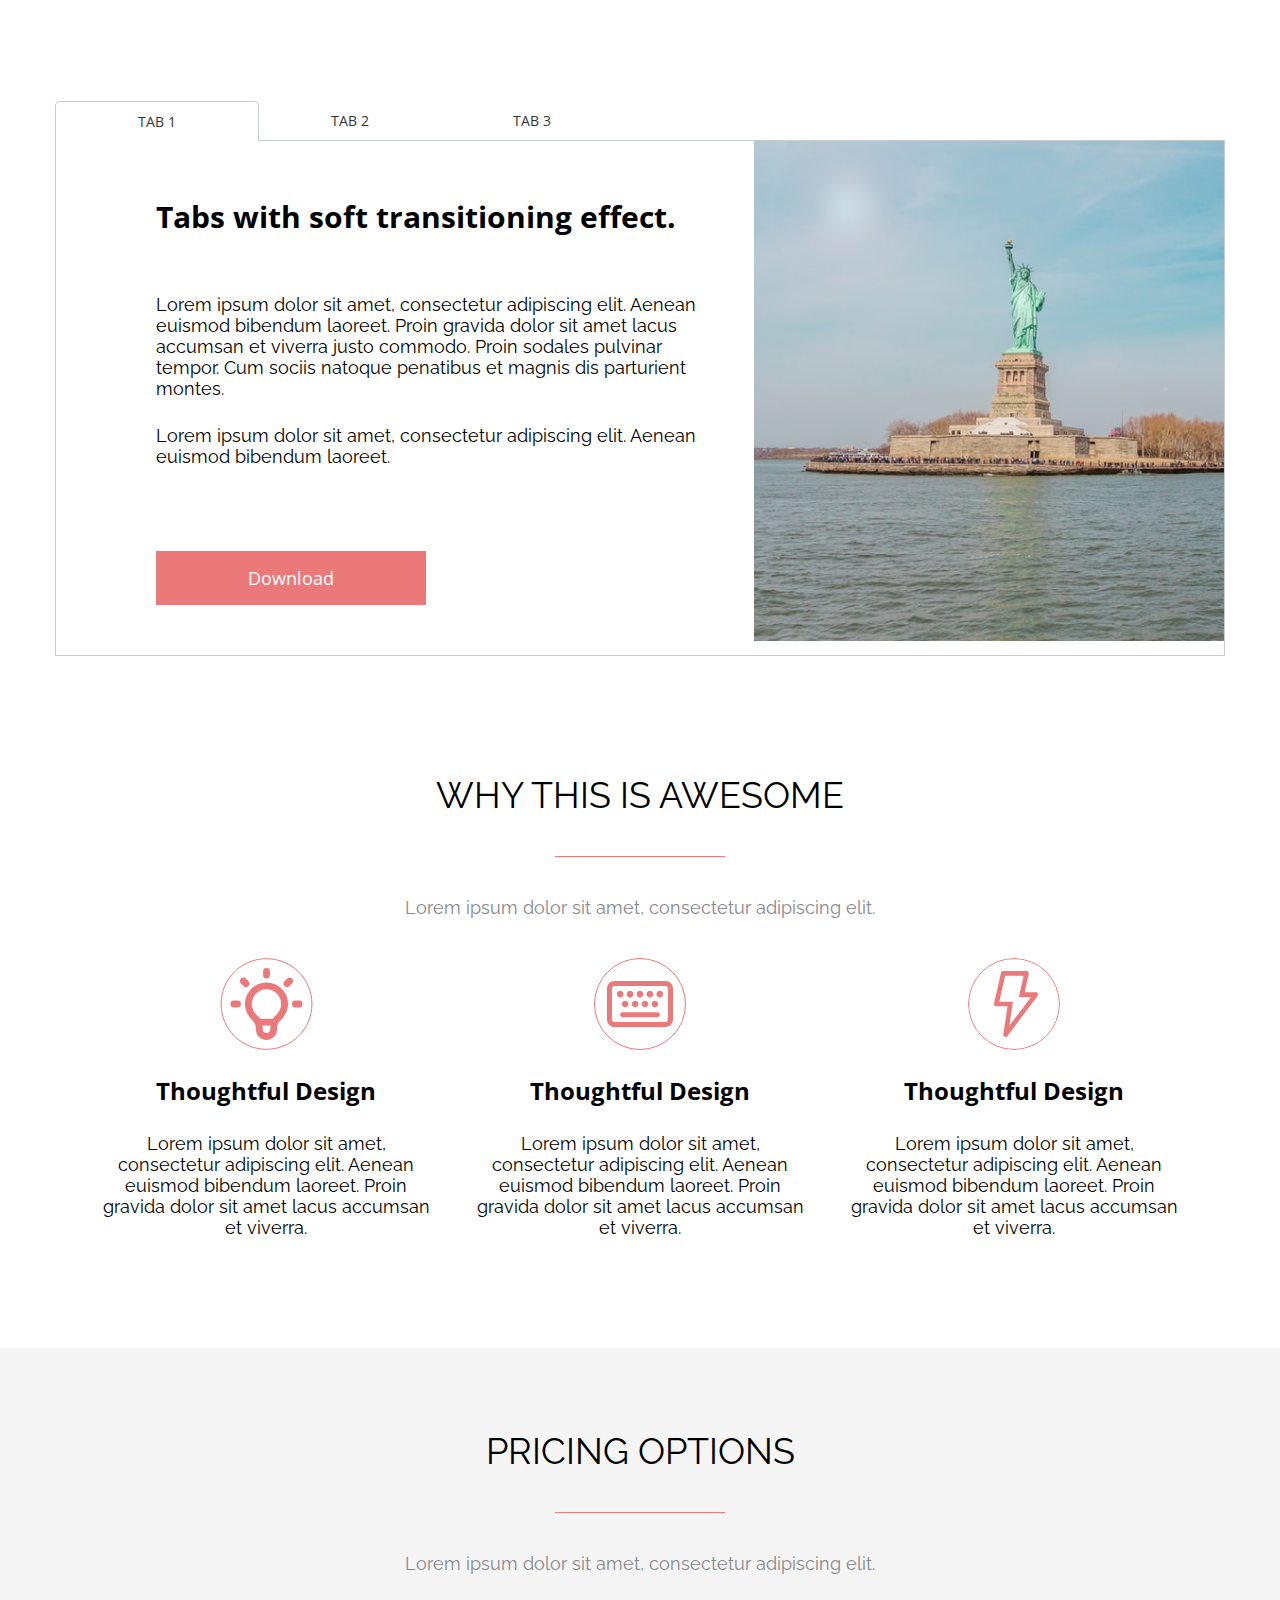
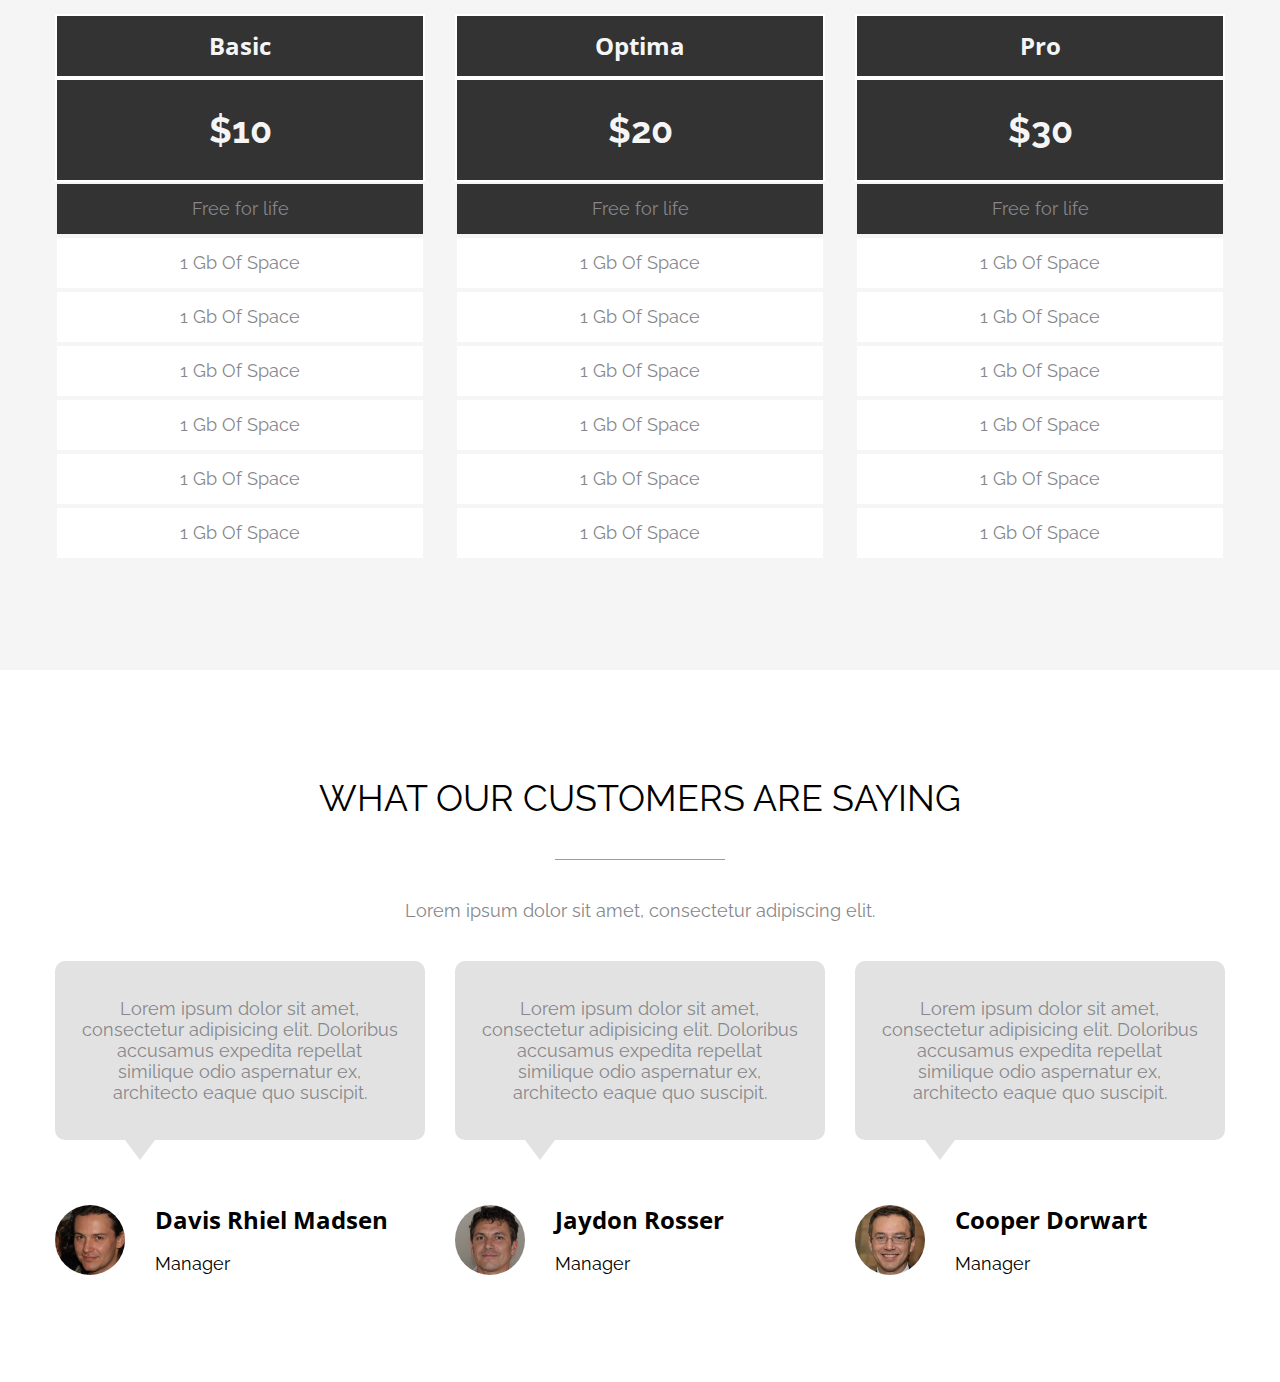
==== commit 5348fab9: "custom section" ====
--- a/axit project/index.html
+++ b/axit project/index.html
@@ -10,147 +10,214 @@
 
 <body>
     <section class="tabs">
-        <div class="wrapper">
-            <div class="container">
-                <div class="tab">
-                    <div class="tab__items">
-                        <div class="tab__item tab__item--active">
-                            tab 1
-                        </div>
-                        <div class="tab__item">
-                            tab 2
-                        </div>
-                        <div class="tab__item">
-                            tab 3
-                        </div>
-                    </div>
-                    <div class="tab__content">
-                        <div class="tab__content__left">
-                            <h3 class="tab__title">Tabs with soft transitioning effect.</h3>
-                            <p class="tab__text">Lorem ipsum dolor sit amet, consectetur adipiscing elit. Aenean euismod
-                                bibendum laoreet. Proin gravida dolor sit amet lacus accumsan et viverra justo commodo.
-                                Proin sodales pulvinar tempor. Cum sociis natoque penatibus et magnis dis parturient
-                                montes.</p>
-                            <p class="tab__text">Lorem ipsum dolor sit amet, consectetur adipiscing elit. Aenean euismod
-                                bibendum laoreet.</p>
-                            <button class="tab__button">Download</button>
-                        </div>
-                        <div class="tab__content__right">
-                            <img src="img/liberty.png" alt="Statue of Liberty">
-                        </div>
-                    </div>
-                </div>
-            </div>
-        </div>
+        <div class="container">
+            <div class="tab">
+                <div class="tab__items">
+                    <div class="tab__item tab__item--active">
+                        tab 1
+                    </div>
+                    <div class="tab__item">
+                        tab 2
+                    </div>
+                    <div class="tab__item">
+                        tab 3
+                    </div>
+                </div>
+                <div class="tab__content">
+                    <div class="tab__content__left">
+                        <h3 class="tab__title">Tabs with soft transitioning effect.</h3>
+                        <p class="tab__text">Lorem ipsum dolor sit amet, consectetur adipiscing elit. Aenean euismod
+                            bibendum laoreet. Proin gravida dolor sit amet lacus accumsan et viverra justo commodo.
+                            Proin sodales pulvinar tempor. Cum sociis natoque penatibus et magnis dis parturient
+                            montes.</p>
+                        <p class="tab__text">Lorem ipsum dolor sit amet, consectetur adipiscing elit. Aenean euismod
+                            bibendum laoreet.</p>
+                        <button class="tab__button">Download</button>
+                    </div>
+                    <div class="tab__content__right">
+                        <img src="img/liberty.png" alt="Statue of Liberty">
+                    </div>
+                </div>
+            </div>
+        </div>
+
     </section>
     <section class="awesome">
-        <div class="wrapper">
-            <div class="container">
-                <h2 class="section-title"> WHY THIS IS AWESOME</h2>
-                <div class="separator"></div>
-                <p class="slogan">Lorem ipsum dolor sit amet, consectetur adipiscing elit.</p>
-                <div class="awesome__cards">
-                    <div class="card">
-                        <div>
-                            <svg xmlns="http://www.w3.org/2000/svg" width="93" height="92" viewBox="0 0 93 92"
-                                fill="none">
+
+        <div class="container">
+            <h2 class="section-title"> WHY THIS IS AWESOME</h2>
+            <div class="separator"></div>
+            <p class="slogan">Lorem ipsum dolor sit amet, consectetur adipiscing elit.</p>
+            <div class="awesome__cards">
+                <div class="card">
+                    <div>
+                        <svg xmlns="http://www.w3.org/2000/svg" width="93" height="92" viewBox="0 0 93 92" fill="none">
+                            <path
+                                d="M38.0362 64.0594H54.9602H38.0362ZM46.5 13.4931V17.105V13.4931ZM69.5481 23.014L66.9876 25.5676L69.5481 23.014ZM79.0948 46H75.4731H79.0948ZM17.5269 46H13.9052H17.5269ZM26.0124 25.5676L23.4519 23.014L26.0124 25.5676ZM33.6939 58.7716C31.1619 56.2458 29.4377 53.0279 28.7394 49.5248C28.0411 46.0218 28.4 42.3909 29.7707 39.0912C31.1414 35.7916 33.4623 32.9714 36.4401 30.9872C39.4179 29.003 42.9187 27.944 46.5 27.944C50.0813 27.944 53.5821 29.003 56.5599 30.9872C59.5377 32.9714 61.8586 35.7916 63.2293 39.0912C64.6 42.3909 64.9589 46.0218 64.2606 49.5248C63.5623 53.0279 61.8381 56.2458 59.3061 58.7716L57.3215 60.7473C56.1868 61.8791 55.2868 63.2227 54.6729 64.7013C54.059 66.18 53.7431 67.7648 53.7433 69.3652V71.2831C53.7433 73.199 52.9801 75.0364 51.6218 76.3911C50.2634 77.7458 48.421 78.5069 46.5 78.5069C44.579 78.5069 42.7366 77.7458 41.3782 76.3911C40.0199 75.0364 39.2567 73.199 39.2567 71.2831V69.3652C39.2567 66.1326 37.9674 63.03 35.6785 60.7473L33.6939 58.7716Z"
+                                stroke="#EC7979" stroke-width="6.83333" stroke-linecap="round"
+                                stroke-linejoin="round" />
+                            <path
+                                d="M91.929 46C91.929 71.0201 71.591 91.3052 46.5 91.3052C21.409 91.3052 1.07101 71.0201 1.07101 46C1.07101 20.9799 21.409 0.694824 46.5 0.694824C71.591 0.694824 91.929 20.9799 91.929 46Z"
+                                stroke="#EC7979" />
+                        </svg>
+                    </div>
+                    <p class="card__name">Thoughtful Design</p>
+                    <p class="card__text">Lorem ipsum dolor sit amet, consectetur adipiscing elit. Aenean euismod
+                        bibendum laoreet. Proin gravida dolor sit amet lacus accumsan et viverra.</p>
+                </div>
+                <div class="card">
+                    <div>
+                        <svg xmlns="http://www.w3.org/2000/svg" width="92" height="92" viewBox="0 0 92 92" fill="none">
+                            <path
+                                d="M71.5732 23C73.543 23 75.432 23.7786 76.8248 25.1645C78.2176 26.5505 79.0001 28.4302 79.0001 30.3902V61.6098C79.0001 63.5698 78.2176 65.4495 76.8248 66.8355C75.432 68.2214 73.543 69 71.5732 69H20.4269C19.4516 69 18.4859 68.8088 17.5848 68.4375C16.6837 68.0661 15.865 67.5217 15.1754 66.8355C14.4857 66.1492 13.9387 65.3345 13.5654 64.4379C13.1922 63.5413 13.0001 62.5803 13.0001 61.6098V30.3902C13.0001 28.4302 13.7826 26.5505 15.1754 25.1645C16.5682 23.7786 18.4572 23 20.4269 23H71.5732ZM71.5732 27.9268H20.4269C19.7704 27.9268 19.1407 28.1863 18.6764 28.6483C18.2122 29.1103 17.9513 29.7369 17.9513 30.3902V61.6098C17.9513 62.9696 19.0604 64.0732 20.4269 64.0732H71.5732C72.2298 64.0732 72.8595 63.8137 73.3238 63.3517C73.788 62.8897 74.0489 62.2631 74.0489 61.6098V30.3902C74.0489 29.7369 73.788 29.1103 73.3238 28.6483C72.8595 28.1863 72.2298 27.9268 71.5732 27.9268ZM28.679 54.2031H63.3377C63.9649 54.2033 64.5687 54.4404 65.027 54.8665C65.4853 55.2926 65.764 55.876 65.8068 56.4986C65.8495 57.1213 65.6532 57.737 65.2573 58.2211C64.8615 58.7053 64.2957 59.0219 63.6744 59.107L63.3377 59.13H28.679C28.0518 59.1298 27.448 58.8927 26.9897 58.4666C26.5314 58.0405 26.2527 57.4571 26.2099 56.8345C26.1672 56.2118 26.3635 55.5961 26.7594 55.112C27.1552 54.6278 27.7209 54.3112 28.3423 54.2261L28.679 54.2031ZM60.8621 42.7072C61.7375 42.7072 62.5771 43.0533 63.1961 43.6693C63.8151 44.2852 64.1629 45.1207 64.1629 45.9918C64.1629 46.8629 63.8151 47.6983 63.1961 48.3143C62.5771 48.9303 61.7375 49.2763 60.8621 49.2763C59.9866 49.2763 59.147 48.9303 58.528 48.3143C57.909 47.6983 57.5612 46.8629 57.5612 45.9918C57.5612 45.1207 57.909 44.2852 58.528 43.6693C59.147 43.0533 59.9866 42.7072 60.8621 42.7072ZM41.0736 42.7072C41.949 42.7072 42.7886 43.0533 43.4076 43.6693C44.0267 44.2852 44.3744 45.1207 44.3744 45.9918C44.3744 46.8629 44.0267 47.6983 43.4076 48.3143C42.7886 48.9303 41.949 49.2763 41.0736 49.2763C40.1982 49.2763 39.3586 48.9303 38.7396 48.3143C38.1206 47.6983 37.7728 46.8629 37.7728 45.9918C37.7728 45.1207 38.1206 44.2852 38.7396 43.6693C39.3586 43.0533 40.1982 42.7072 41.0736 42.7072ZM31.1711 42.7072C32.0466 42.7072 32.8861 43.0533 33.5052 43.6693C34.1242 44.2852 34.472 45.1207 34.472 45.9918C34.472 46.8629 34.1242 47.6983 33.5052 48.3143C32.8861 48.9303 32.0466 49.2763 31.1711 49.2763C30.2957 49.2763 29.4561 48.9303 28.8371 48.3143C28.2181 47.6983 27.8703 46.8629 27.8703 45.9918C27.8703 45.1207 28.2181 44.2852 28.8371 43.6693C29.4561 43.0533 30.2957 42.7072 31.1711 42.7072ZM50.9761 42.7072C51.8515 42.7072 52.6911 43.0533 53.3101 43.6693C53.9291 44.2852 54.2769 45.1207 54.2769 45.9918C54.2769 46.8629 53.9291 47.6983 53.3101 48.3143C52.6911 48.9303 51.8515 49.2763 50.9761 49.2763C50.1007 49.2763 49.2611 48.9303 48.642 48.3143C48.023 47.6983 47.6753 46.8629 47.6753 45.9918C47.6753 45.1207 48.023 44.2852 48.642 43.6693C49.2611 43.0533 50.1007 42.7072 50.9761 42.7072ZM26.2034 32.8536C27.0788 32.8536 27.9184 33.1997 28.5374 33.8156C29.1565 34.4316 29.5042 35.2671 29.5042 36.1382C29.5042 37.0093 29.1565 37.8447 28.5374 38.4607C27.9184 39.0767 27.0788 39.4227 26.2034 39.4227C25.328 39.4227 24.4884 39.0767 23.8694 38.4607C23.2503 37.8447 22.9026 37.0093 22.9026 36.1382C22.9026 35.2671 23.2503 34.4316 23.8694 33.8156C24.4884 33.1997 25.328 32.8536 26.2034 32.8536ZM36.0894 32.8536C36.9648 32.8536 37.8044 33.1997 38.4234 33.8156C39.0424 34.4316 39.3902 35.2671 39.3902 36.1382C39.3902 37.0093 39.0424 37.8447 38.4234 38.4607C37.8044 39.0767 36.9648 39.4227 36.0894 39.4227C35.2139 39.4227 34.3744 39.0767 33.7553 38.4607C33.1363 37.8447 32.7885 37.0093 32.7885 36.1382C32.7885 35.2671 33.1363 34.4316 33.7553 33.8156C34.3744 33.1997 35.2139 32.8536 36.0894 32.8536ZM45.9918 32.8536C46.8673 32.8536 47.7068 33.1997 48.3259 33.8156C48.9449 34.4316 49.2927 35.2671 49.2927 36.1382C49.2927 37.0093 48.9449 37.8447 48.3259 38.4607C47.7068 39.0767 46.8673 39.4227 45.9918 39.4227C45.1164 39.4227 44.2768 39.0767 43.6578 38.4607C43.0388 37.8447 42.691 37.0093 42.691 36.1382C42.691 35.2671 43.0388 34.4316 43.6578 33.8156C44.2768 33.1997 45.1164 32.8536 45.9918 32.8536ZM55.8943 32.8536C56.7697 32.8536 57.6093 33.1997 58.2283 33.8156C58.8474 34.4316 59.1951 35.2671 59.1951 36.1382C59.1951 37.0093 58.8474 37.8447 58.2283 38.4607C57.6093 39.0767 56.7697 39.4227 55.8943 39.4227C55.0189 39.4227 54.1793 39.0767 53.5603 38.4607C52.9413 37.8447 52.5935 37.0093 52.5935 36.1382C52.5935 35.2671 52.9413 34.4316 53.5603 33.8156C54.1793 33.1997 55.0189 32.8536 55.8943 32.8536ZM65.7968 32.8536C66.6722 32.8536 67.5118 33.1997 68.1308 33.8156C68.7499 34.4316 69.0976 35.2671 69.0976 36.1382C69.0976 37.0093 68.7499 37.8447 68.1308 38.4607C67.5118 39.0767 66.6722 39.4227 65.7968 39.4227C64.9214 39.4227 64.0818 39.0767 63.4628 38.4607C62.8437 37.8447 62.496 37.0093 62.496 36.1382C62.496 35.2671 62.8437 34.4316 63.4628 33.8156C64.0818 33.1997 64.9214 32.8536 65.7968 32.8536Z"
+                                fill="#EC7979" />
+                            <circle cx="46.0001" cy="46" r="45.5" stroke="#EC7979" />
+                        </svg>
+                    </div>
+                    <p class="card__name">Thoughtful Design</p>
+                    <p class="card__text">Lorem ipsum dolor sit amet, consectetur adipiscing elit. Aenean euismod
+                        bibendum laoreet. Proin gravida dolor sit amet lacus accumsan et viverra.</p>
+                </div>
+                <div class="card">
+                    <div>
+                        <svg xmlns="http://www.w3.org/2000/svg" width="92" height="92" viewBox="0 0 92 92" fill="none">
+                            <g clip-path="url(#clip0_1_181)">
                                 <path
-                                    d="M38.0362 64.0594H54.9602H38.0362ZM46.5 13.4931V17.105V13.4931ZM69.5481 23.014L66.9876 25.5676L69.5481 23.014ZM79.0948 46H75.4731H79.0948ZM17.5269 46H13.9052H17.5269ZM26.0124 25.5676L23.4519 23.014L26.0124 25.5676ZM33.6939 58.7716C31.1619 56.2458 29.4377 53.0279 28.7394 49.5248C28.0411 46.0218 28.4 42.3909 29.7707 39.0912C31.1414 35.7916 33.4623 32.9714 36.4401 30.9872C39.4179 29.003 42.9187 27.944 46.5 27.944C50.0813 27.944 53.5821 29.003 56.5599 30.9872C59.5377 32.9714 61.8586 35.7916 63.2293 39.0912C64.6 42.3909 64.9589 46.0218 64.2606 49.5248C63.5623 53.0279 61.8381 56.2458 59.3061 58.7716L57.3215 60.7473C56.1868 61.8791 55.2868 63.2227 54.6729 64.7013C54.059 66.18 53.7431 67.7648 53.7433 69.3652V71.2831C53.7433 73.199 52.9801 75.0364 51.6218 76.3911C50.2634 77.7458 48.421 78.5069 46.5 78.5069C44.579 78.5069 42.7366 77.7458 41.3782 76.3911C40.0199 75.0364 39.2567 73.199 39.2567 71.2831V69.3652C39.2567 66.1326 37.9674 63.03 35.6785 60.7473L33.6939 58.7716Z"
-                                    stroke="#EC7979" stroke-width="6.83333" stroke-linecap="round"
-                                    stroke-linejoin="round" />
-                                <path
-                                    d="M91.929 46C91.929 71.0201 71.591 91.3052 46.5 91.3052C21.409 91.3052 1.07101 71.0201 1.07101 46C1.07101 20.9799 21.409 0.694824 46.5 0.694824C71.591 0.694824 91.929 20.9799 91.929 46Z"
-                                    stroke="#EC7979" />
-                            </svg>
-                        </div>
-                        <p class="card__name">Thoughtful Design</p>
-                        <p class="card__text">Lorem ipsum dolor sit amet, consectetur adipiscing elit. Aenean euismod
-                            bibendum laoreet. Proin gravida dolor sit amet lacus accumsan et viverra.</p>
-                    </div>
-                    <div class="card">
-                        <div>
-                            <svg xmlns="http://www.w3.org/2000/svg" width="92" height="92" viewBox="0 0 92 92"
-                                fill="none">
-                                <path
-                                    d="M71.5732 23C73.543 23 75.432 23.7786 76.8248 25.1645C78.2176 26.5505 79.0001 28.4302 79.0001 30.3902V61.6098C79.0001 63.5698 78.2176 65.4495 76.8248 66.8355C75.432 68.2214 73.543 69 71.5732 69H20.4269C19.4516 69 18.4859 68.8088 17.5848 68.4375C16.6837 68.0661 15.865 67.5217 15.1754 66.8355C14.4857 66.1492 13.9387 65.3345 13.5654 64.4379C13.1922 63.5413 13.0001 62.5803 13.0001 61.6098V30.3902C13.0001 28.4302 13.7826 26.5505 15.1754 25.1645C16.5682 23.7786 18.4572 23 20.4269 23H71.5732ZM71.5732 27.9268H20.4269C19.7704 27.9268 19.1407 28.1863 18.6764 28.6483C18.2122 29.1103 17.9513 29.7369 17.9513 30.3902V61.6098C17.9513 62.9696 19.0604 64.0732 20.4269 64.0732H71.5732C72.2298 64.0732 72.8595 63.8137 73.3238 63.3517C73.788 62.8897 74.0489 62.2631 74.0489 61.6098V30.3902C74.0489 29.7369 73.788 29.1103 73.3238 28.6483C72.8595 28.1863 72.2298 27.9268 71.5732 27.9268ZM28.679 54.2031H63.3377C63.9649 54.2033 64.5687 54.4404 65.027 54.8665C65.4853 55.2926 65.764 55.876 65.8068 56.4986C65.8495 57.1213 65.6532 57.737 65.2573 58.2211C64.8615 58.7053 64.2957 59.0219 63.6744 59.107L63.3377 59.13H28.679C28.0518 59.1298 27.448 58.8927 26.9897 58.4666C26.5314 58.0405 26.2527 57.4571 26.2099 56.8345C26.1672 56.2118 26.3635 55.5961 26.7594 55.112C27.1552 54.6278 27.7209 54.3112 28.3423 54.2261L28.679 54.2031ZM60.8621 42.7072C61.7375 42.7072 62.5771 43.0533 63.1961 43.6693C63.8151 44.2852 64.1629 45.1207 64.1629 45.9918C64.1629 46.8629 63.8151 47.6983 63.1961 48.3143C62.5771 48.9303 61.7375 49.2763 60.8621 49.2763C59.9866 49.2763 59.147 48.9303 58.528 48.3143C57.909 47.6983 57.5612 46.8629 57.5612 45.9918C57.5612 45.1207 57.909 44.2852 58.528 43.6693C59.147 43.0533 59.9866 42.7072 60.8621 42.7072ZM41.0736 42.7072C41.949 42.7072 42.7886 43.0533 43.4076 43.6693C44.0267 44.2852 44.3744 45.1207 44.3744 45.9918C44.3744 46.8629 44.0267 47.6983 43.4076 48.3143C42.7886 48.9303 41.949 49.2763 41.0736 49.2763C40.1982 49.2763 39.3586 48.9303 38.7396 48.3143C38.1206 47.6983 37.7728 46.8629 37.7728 45.9918C37.7728 45.1207 38.1206 44.2852 38.7396 43.6693C39.3586 43.0533 40.1982 42.7072 41.0736 42.7072ZM31.1711 42.7072C32.0466 42.7072 32.8861 43.0533 33.5052 43.6693C34.1242 44.2852 34.472 45.1207 34.472 45.9918C34.472 46.8629 34.1242 47.6983 33.5052 48.3143C32.8861 48.9303 32.0466 49.2763 31.1711 49.2763C30.2957 49.2763 29.4561 48.9303 28.8371 48.3143C28.2181 47.6983 27.8703 46.8629 27.8703 45.9918C27.8703 45.1207 28.2181 44.2852 28.8371 43.6693C29.4561 43.0533 30.2957 42.7072 31.1711 42.7072ZM50.9761 42.7072C51.8515 42.7072 52.6911 43.0533 53.3101 43.6693C53.9291 44.2852 54.2769 45.1207 54.2769 45.9918C54.2769 46.8629 53.9291 47.6983 53.3101 48.3143C52.6911 48.9303 51.8515 49.2763 50.9761 49.2763C50.1007 49.2763 49.2611 48.9303 48.642 48.3143C48.023 47.6983 47.6753 46.8629 47.6753 45.9918C47.6753 45.1207 48.023 44.2852 48.642 43.6693C49.2611 43.0533 50.1007 42.7072 50.9761 42.7072ZM26.2034 32.8536C27.0788 32.8536 27.9184 33.1997 28.5374 33.8156C29.1565 34.4316 29.5042 35.2671 29.5042 36.1382C29.5042 37.0093 29.1565 37.8447 28.5374 38.4607C27.9184 39.0767 27.0788 39.4227 26.2034 39.4227C25.328 39.4227 24.4884 39.0767 23.8694 38.4607C23.2503 37.8447 22.9026 37.0093 22.9026 36.1382C22.9026 35.2671 23.2503 34.4316 23.8694 33.8156C24.4884 33.1997 25.328 32.8536 26.2034 32.8536ZM36.0894 32.8536C36.9648 32.8536 37.8044 33.1997 38.4234 33.8156C39.0424 34.4316 39.3902 35.2671 39.3902 36.1382C39.3902 37.0093 39.0424 37.8447 38.4234 38.4607C37.8044 39.0767 36.9648 39.4227 36.0894 39.4227C35.2139 39.4227 34.3744 39.0767 33.7553 38.4607C33.1363 37.8447 32.7885 37.0093 32.7885 36.1382C32.7885 35.2671 33.1363 34.4316 33.7553 33.8156C34.3744 33.1997 35.2139 32.8536 36.0894 32.8536ZM45.9918 32.8536C46.8673 32.8536 47.7068 33.1997 48.3259 33.8156C48.9449 34.4316 49.2927 35.2671 49.2927 36.1382C49.2927 37.0093 48.9449 37.8447 48.3259 38.4607C47.7068 39.0767 46.8673 39.4227 45.9918 39.4227C45.1164 39.4227 44.2768 39.0767 43.6578 38.4607C43.0388 37.8447 42.691 37.0093 42.691 36.1382C42.691 35.2671 43.0388 34.4316 43.6578 33.8156C44.2768 33.1997 45.1164 32.8536 45.9918 32.8536ZM55.8943 32.8536C56.7697 32.8536 57.6093 33.1997 58.2283 33.8156C58.8474 34.4316 59.1951 35.2671 59.1951 36.1382C59.1951 37.0093 58.8474 37.8447 58.2283 38.4607C57.6093 39.0767 56.7697 39.4227 55.8943 39.4227C55.0189 39.4227 54.1793 39.0767 53.5603 38.4607C52.9413 37.8447 52.5935 37.0093 52.5935 36.1382C52.5935 35.2671 52.9413 34.4316 53.5603 33.8156C54.1793 33.1997 55.0189 32.8536 55.8943 32.8536ZM65.7968 32.8536C66.6722 32.8536 67.5118 33.1997 68.1308 33.8156C68.7499 34.4316 69.0976 35.2671 69.0976 36.1382C69.0976 37.0093 68.7499 37.8447 68.1308 38.4607C67.5118 39.0767 66.6722 39.4227 65.7968 39.4227C64.9214 39.4227 64.0818 39.0767 63.4628 38.4607C62.8437 37.8447 62.496 37.0093 62.496 36.1382C62.496 35.2671 62.8437 34.4316 63.4628 33.8156C64.0818 33.1997 64.9214 32.8536 65.7968 32.8536Z"
+                                    d="M36.7308 78.8114C36.2572 78.6078 35.8637 78.2494 35.6123 77.7927C35.3608 77.336 35.2659 76.8071 35.3423 76.2893L39.5542 48.3575H28.3765C28.0221 48.3672 27.6703 48.2939 27.3482 48.1432C27.026 47.9925 26.7422 47.7684 26.5186 47.4882C26.2949 47.2081 26.1375 46.8793 26.0584 46.5274C25.9793 46.1754 25.9806 45.8096 26.0622 45.4583L33.0049 14.8158C33.1271 14.2885 33.4239 13.8201 33.8454 13.4895C34.2669 13.1589 34.7874 12.9864 35.3192 13.0008H58.4615C58.8072 12.9996 59.1488 13.0774 59.4612 13.2283C59.7735 13.3792 60.0488 13.5995 60.2666 13.873C60.4875 14.1495 60.6439 14.4735 60.724 14.8206C60.8042 15.1676 60.806 15.5287 60.7294 15.8765L56.7258 34.2149H67.7184C68.1521 34.214 68.5774 34.3373 68.9456 34.5706C69.3139 34.804 69.6104 35.1381 69.8012 35.5348C69.967 35.9156 70.0308 36.3343 69.9861 36.7484C69.9414 37.1624 69.7898 37.557 69.5466 37.892L39.4616 77.9629C39.2583 78.2699 38.9868 78.5238 38.6692 78.7039C38.3515 78.8841 37.9967 78.9856 37.6334 79C37.3237 78.9941 37.0178 78.9302 36.7308 78.8114ZM50.9402 38.9291L55.5687 17.7151H37.1705L31.2924 43.6433H44.9695L41.2899 67.8744L63.0899 38.9291H50.9402Z"
                                     fill="#EC7979" />
-                                <circle cx="46.0001" cy="46" r="45.5" stroke="#EC7979" />
-                            </svg>
-                        </div>
-                        <p class="card__name">Thoughtful Design</p>
-                        <p class="card__text">Lorem ipsum dolor sit amet, consectetur adipiscing elit. Aenean euismod
-                            bibendum laoreet. Proin gravida dolor sit amet lacus accumsan et viverra.</p>
-                    </div>
-                    <div class="card">
-                        <div>
-                            <svg xmlns="http://www.w3.org/2000/svg" width="92" height="92" viewBox="0 0 92 92"
-                                fill="none">
-                                <g clip-path="url(#clip0_1_181)">
-                                    <path
-                                        d="M36.7308 78.8114C36.2572 78.6078 35.8637 78.2494 35.6123 77.7927C35.3608 77.336 35.2659 76.8071 35.3423 76.2893L39.5542 48.3575H28.3765C28.0221 48.3672 27.6703 48.2939 27.3482 48.1432C27.026 47.9925 26.7422 47.7684 26.5186 47.4882C26.2949 47.2081 26.1375 46.8793 26.0584 46.5274C25.9793 46.1754 25.9806 45.8096 26.0622 45.4583L33.0049 14.8158C33.1271 14.2885 33.4239 13.8201 33.8454 13.4895C34.2669 13.1589 34.7874 12.9864 35.3192 13.0008H58.4615C58.8072 12.9996 59.1488 13.0774 59.4612 13.2283C59.7735 13.3792 60.0488 13.5995 60.2666 13.873C60.4875 14.1495 60.6439 14.4735 60.724 14.8206C60.8042 15.1676 60.806 15.5287 60.7294 15.8765L56.7258 34.2149H67.7184C68.1521 34.214 68.5774 34.3373 68.9456 34.5706C69.3139 34.804 69.6104 35.1381 69.8012 35.5348C69.967 35.9156 70.0308 36.3343 69.9861 36.7484C69.9414 37.1624 69.7898 37.557 69.5466 37.892L39.4616 77.9629C39.2583 78.2699 38.9868 78.5238 38.6692 78.7039C38.3515 78.8841 37.9967 78.9856 37.6334 79C37.3237 78.9941 37.0178 78.9302 36.7308 78.8114ZM50.9402 38.9291L55.5687 17.7151H37.1705L31.2924 43.6433H44.9695L41.2899 67.8744L63.0899 38.9291H50.9402Z"
-                                        fill="#EC7979" />
-                                    <circle cx="46" cy="46" r="45.5" stroke="#EC7979" />
-                                </g>
-                                <defs>
-                                    <clipPath id="clip0_1_181">
-                                        <rect width="92" height="92" rx="46" fill="white" />
-                                    </clipPath>
-                                </defs>
-                            </svg>
-                        </div>
-                        <p class="card__name">Thoughtful Design</p>
-                        <p class="card__text">Lorem ipsum dolor sit amet, consectetur adipiscing elit. Aenean euismod
-                            bibendum laoreet. Proin gravida dolor sit amet lacus accumsan et viverra.</p>
-                    </div>
-                </div>
-            </div>
-        </div>
+                                <circle cx="46" cy="46" r="45.5" stroke="#EC7979" />
+                            </g>
+                            <defs>
+                                <clipPath id="clip0_1_181">
+                                    <rect width="92" height="92" rx="46" fill="white" />
+                                </clipPath>
+                            </defs>
+                        </svg>
+                    </div>
+                    <p class="card__name">Thoughtful Design</p>
+                    <p class="card__text">Lorem ipsum dolor sit amet, consectetur adipiscing elit. Aenean euismod
+                        bibendum laoreet. Proin gravida dolor sit amet lacus accumsan et viverra.</p>
+                </div>
+            </div>
+        </div>
+
     </section>
     <section class="price">
-        <div class="wrapper">
-            <div class="container">
-                <h2 class="section-title">pricing options</h2>
-                <div class="separator"></div>
-                <p class="slogan">Lorem ipsum dolor sit amet, consectetur adipiscing elit.</p>
-
-                <div class="price_list_container">
-                    <ul>
-                        <li id="list_header">Basic</li>
-                        <li id="list_price">$10</li>
-                        <li id="free_for_life">Free for life</li>
-                        <li id="list_price_regular">1 gb of space</li>
-                        <li id="list_price_regular">1 gb of space</li>
-                        <li id="list_price_regular">1 gb of space</li>
-                        <li id="list_price_regular">1 gb of space</li>
-                        <li id="list_price_regular">1 gb of space</li>
-                        <li id="list_price_regular">1 gb of space</li>
-                    </ul>
-                    <ul>
-                        <li id="list_header">Optima</li>
-                        <li id="list_price">$20</li>
-                        <li id="free_for_life">Free for life</li>
-                        <li id="list_price_regular">1 gb of space</li>
-                        <li id="list_price_regular">1 gb of space</li>
-                        <li id="list_price_regular">1 gb of space</li>
-                        <li id="list_price_regular">1 gb of space</li>
-                        <li id="list_price_regular">1 gb of space</li>
-                        <li id="list_price_regular">1 gb of space</li>
-                    </ul>
-                    <ul>
-                        <li id="list_header">Pro</li>
-                        <li id="list_price">$30</li>
-                        <li id="free_for_life">Free for life</li>
-                        <li id="list_price_regular">1 gb of space</li>
-                        <li id="list_price_regular">1 gb of space</li>
-                        <li id="list_price_regular">1 gb of space</li>
-                        <li id="list_price_regular">1 gb of space</li>
-                        <li id="list_price_regular">1 gb of space</li>
-                        <li id="list_price_regular">1 gb of space</li>
-                    </ul>
-                </div>
-            </div>
-        </div>
-
+
+        <div class="container">
+            <h2 class="section-title">pricing options</h2>
+            <div class="separator"></div>
+            <p class="slogan">Lorem ipsum dolor sit amet, consectetur adipiscing elit.</p>
+
+            <div class="price_list_container">
+                <ul>
+                    <li id="list_header">Basic</li>
+                    <li id="list_price">$10</li>
+                    <li id="free_for_life">Free for life</li>
+                    <li id="list_price_regular">1 gb of space</li>
+                    <li id="list_price_regular">1 gb of space</li>
+                    <li id="list_price_regular">1 gb of space</li>
+                    <li id="list_price_regular">1 gb of space</li>
+                    <li id="list_price_regular">1 gb of space</li>
+                    <li id="list_price_regular">1 gb of space</li>
+                </ul>
+                <ul>
+                    <li id="list_header">Optima</li>
+                    <li id="list_price">$20</li>
+                    <li id="free_for_life">Free for life</li>
+                    <li id="list_price_regular">1 gb of space</li>
+                    <li id="list_price_regular">1 gb of space</li>
+                    <li id="list_price_regular">1 gb of space</li>
+                    <li id="list_price_regular">1 gb of space</li>
+                    <li id="list_price_regular">1 gb of space</li>
+                    <li id="list_price_regular">1 gb of space</li>
+                </ul>
+                <ul>
+                    <li id="list_header">Pro</li>
+                    <li id="list_price">$30</li>
+                    <li id="free_for_life">Free for life</li>
+                    <li id="list_price_regular">1 gb of space</li>
+                    <li id="list_price_regular">1 gb of space</li>
+                    <li id="list_price_regular">1 gb of space</li>
+                    <li id="list_price_regular">1 gb of space</li>
+                    <li id="list_price_regular">1 gb of space</li>
+                    <li id="list_price_regular">1 gb of space</li>
+                </ul>
+            </div>
+        </div>
+    </section>
+    <section class="customers">
+        <div class="container">
+            <h2 class="section-title">WHAT OUR CUSTOMERS ARE SAYING</h2>
+            <div class="separator"></div>
+            <p class="slogan">Lorem ipsum dolor sit amet, consectetur adipiscing elit.</p>
+            <div class="customers-container">
+                <div class="customer-card">
+                    <p class="customer-card__review">Lorem ipsum dolor sit amet,
+                        consectetur adipisicing elit. Doloribus
+                        accusamus expedita repellat similique
+                        odio aspernatur ex, architecto eaque
+                        quo suscipit.
+                    </p>
+                    <div class="customer">
+                        <div class="customer__img">
+                            <img src="img/1b8e02b8e5512add87be4876daf3d9ce.png" alt="manager">
+                        </div>
+                        <div class="customer__info">
+                            <div class="customer__info__name">
+                                Davis Rhiel Madsen
+                            </div>
+                            <div class="customer__info__profession">
+                                Manager
+                            </div>
+                        </div>
+                    </div>
+                </div>
+                <div class="customer-card">
+                    <p class="customer-card__review">Lorem ipsum dolor sit amet,
+                        consectetur adipisicing elit. Doloribus
+                        accusamus expedita repellat similique
+                        odio aspernatur ex, architecto eaque
+                        quo suscipit.
+                    </p>
+                    <div class="customer">
+                        <div class="customer__img">
+                            <img src="img/417d66413488cfcee2e9ff52bd88b3c3.png" alt="manager">
+                        </div>
+                        <div class="customer__info">
+                            <div class="customer__info__name">
+                                Jaydon Rosser
+                            </div>
+                            <div class="customer__info__profession">
+                                Manager
+                            </div>
+                        </div>
+                    </div>
+                </div>
+                <div class="customer-card">
+                    <p class="customer-card__review">Lorem ipsum dolor sit amet,
+                        consectetur adipisicing elit. Doloribus
+                        accusamus expedita repellat similique
+                        odio aspernatur ex, architecto eaque
+                        quo suscipit.
+                    </p>
+                    <div class="customer">
+                        <div class="customer__img">
+                            <img src="img/edf2c9e9123f9912811abe2f770867da.png" alt="manager">
+                        </div>
+                        <div class="customer__info">
+                            <div class="customer__info__name">
+                                Cooper Dorwart
+                            </div>
+                            <div class="customer__info__profession">
+                                Manager
+                            </div>
+                        </div>
+                    </div>
+                </div>
+            </div>
+        </div>
+        </div>
     </section>
 </body>
 
--- a/axit project/css/style.css
+++ b/axit project/css/style.css
@@ -9,11 +9,6 @@
     outline: none;
     border: none;
     font-family: 'Raleway', sans-serif;
-}
-
-.wrapper {
-    max-width: 1200px;
-    margin: 0 auto;
 }
 
 .container {
@@ -125,6 +120,17 @@
     text-transform: uppercase;
 }
 
+/* .section-title::after {
+    content: "";
+    display: block;
+    position: absolute;
+    bottom: 0;
+    left: calc(50% - 85px);
+    width: 170px;
+    height: 1px;
+    background: #EC7979;
+} */
+
 .separator {
     width: 170px;
     height: 1px;
@@ -144,7 +150,7 @@
 
 .awesome__cards {
     display: block;
-    margin: 0 -30px;
+    margin: 0 -15px;
     text-align: center;
 }
 
@@ -243,4 +249,73 @@
     line-height: 50px;
     text-transform: capitalize;
     border: 2px solid rgb(245, 245, 245);
+}
+
+.customers {
+    padding: 107px 0;
+}
+
+.customers-container {
+    display: flex;
+    justify-content: space-between;
+}
+
+.customer-card {
+    width: calc(100% / 3 - 60px / 3);
+}
+
+.customer-card__review {
+    position: relative;
+    padding: 37px 25px;
+    border-radius: 10px;
+    background: rgb(226, 226, 226);
+    text-align: center;
+    color: rgb(134, 135, 139);
+    font-size: 18px;
+    font-weight: 400;
+    line-height: 21px;
+}
+
+.customer-card__review::after {
+    content: "";
+    display: block;
+    position: absolute;
+    top: 100%;
+    left: 19%;
+    width: 0;
+    height: 0;
+    border-left: 15px solid transparent;
+    border-right: 15px solid transparent;
+    border-top: 20px solid rgb(226, 226, 226);
+}
+
+.customer {
+    display: flex;
+    margin-top: 65px;
+    gap: 30px;
+}
+
+.customer__img img {
+    display: block;
+    width: 70px;
+    height: 70px;
+    border-radius: 50%; 
+}
+
+.customer__info__name {
+    color: rgb(0, 0, 0);
+    font-family: 'Open Sans';
+    font-size: 24px;
+    font-weight: 700;
+    line-height: 30px;
+    text-align: left;
+    text-transform: capitalize;
+    margin-bottom: 18px;
+}
+
+.customer__info__profession {
+    font-family: 'Raleway', sans-serif;
+    font-size: 18px;
+    font-weight: 400;
+    line-height: 21px;
 }